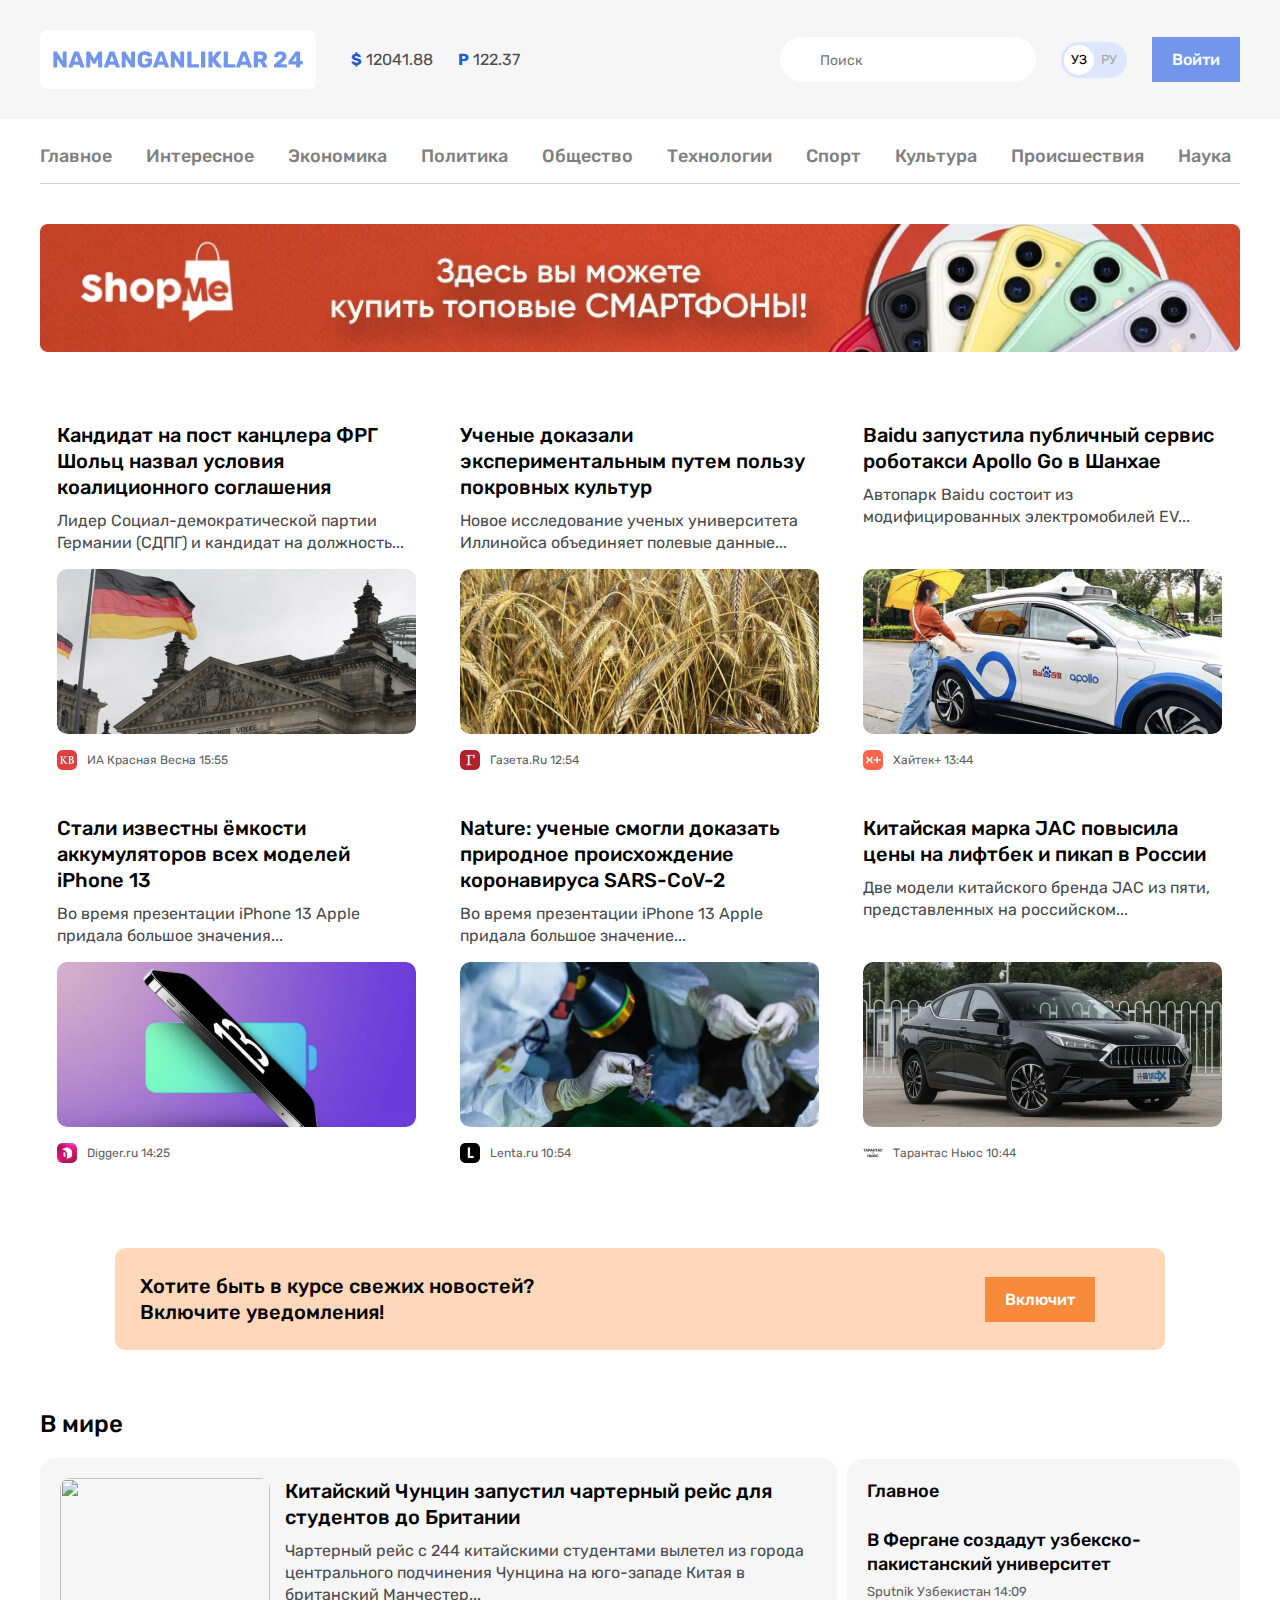
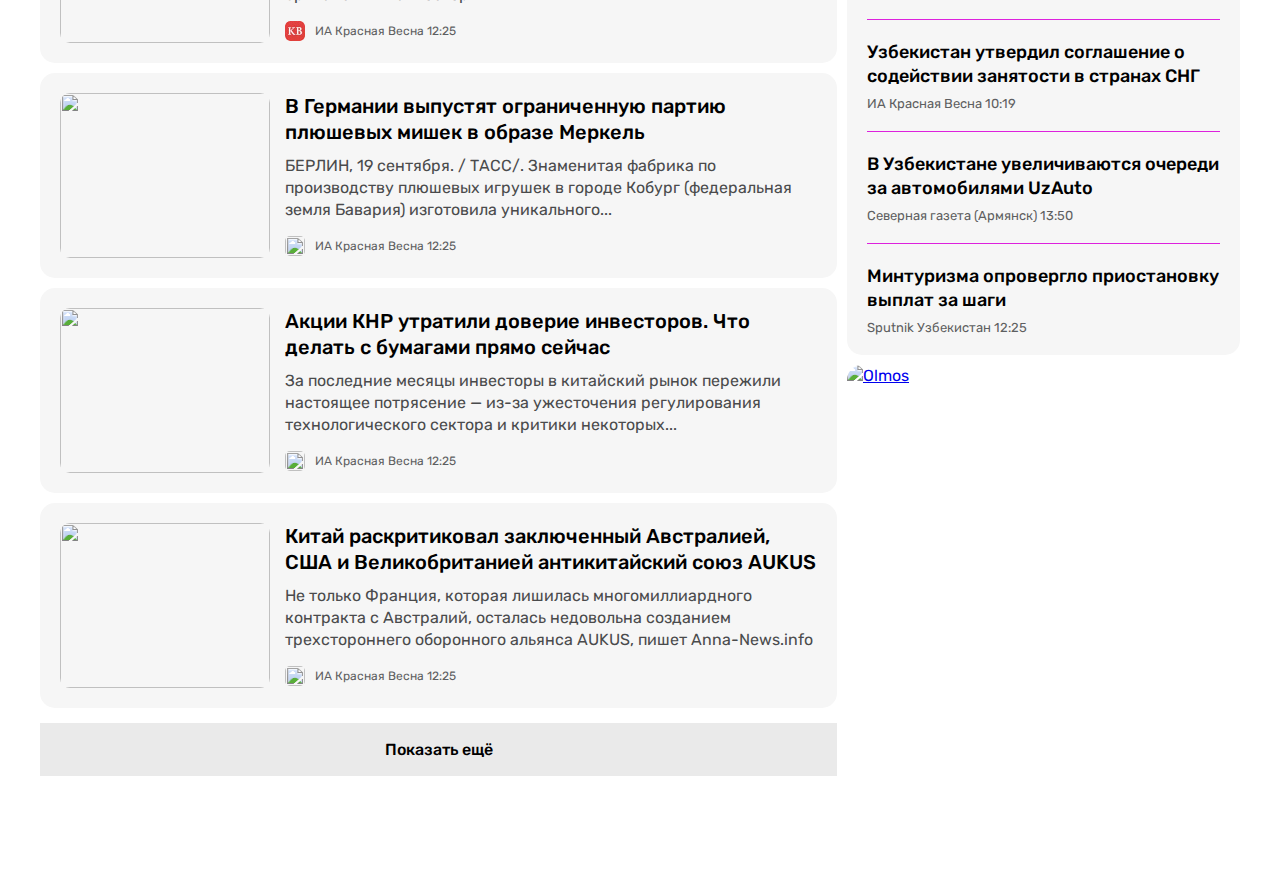
==== index.html @ 2bdf7005 "Add global-news and sidebar" ====
<!DOCTYPE html>
<html lang="ru">
<head>
  <meta charset="UTF-8">
  <meta name="viewport" content="width=device-width, initial-scale=1.0">
  <title>N24</title>

  <!-- GOOGLE FONTS -->
  <link rel="preconnect" href="https://fonts.googleapis.com">
  <link rel="preconnect" href="https://fonts.gstatic.com" crossorigin>
  <link href="https://fonts.googleapis.com/css2?family=Rubik:wght@400;500;700&display=swap" rel="stylesheet">

  <!-- STYLES -->
  <link rel="stylesheet" href="css/normalize.css">
  <link rel="stylesheet" href="css/style.css">
</head>
<body>

  <!-- SITE-HEADER -->
  <header class="site-header">
    <!-- SITE-HEADER-TOP -->
    <div class="site-header-top">
      <div class="site-header-top-container container">

        <!-- SITE-HEADER-LOGO -->
        <a class="site-header-logo" href="index.html">
          <img class="site-header-logo-img" src="img/logo-img.svg" alt="N24 logo" width="264" height="28">
        </a>

        <!-- CURRENCY-RATES -->
        <ul class="currency-rates">
          <li class="currency-rates-item">
            <b class="currency-rates-type">$</b>
            <span class="currency-rates-value">12041.88</span>
          </li>

          <li class="currency-rates-item">
            <b class="currency-rates-type">P</b>
            <span class="currency-rates-value">122.37</span>
          </li>
        </ul>

        <!-- GLOBAL-SEARCH-FORM -->
        <form class="global-search-from" action="https://echo.htmlacademy.ru" method="GET">
          <input class="global-search-from-input" type="search" name="search" placeholder="Поиск" aria-label="Поиск" required>
        </form>


        <!-- LANG-TOGGLE -->
        <div class="lang-toogle">
          <a class="lang-toogle-link lang-toogle-link-active" href="index.html">УЗ</a>
          <a class="lang-toogle-link" href="index.html/ru">РУ</a>
        </div>

        <!-- SITE-HEADER-AUTH -->
        <a class="button button-primary" href="#">Войти</a>
      </div>
    </div>

    <div class="container">
      <!-- SITENAV -->
      <nav class="sitenav">
        <ul class="sitenav-list">
          <li class="sitenav-item"><a class="sitenav-link" href="#">Главное</a></li>
          <li class="sitenav-item"><a class="sitenav-link" href="#">Интересное</a></li>
          <li class="sitenav-item"><a class="sitenav-link" href="#">Экономика</a></li>
          <li class="sitenav-item"><a class="sitenav-link" href="#">Политика</a></li>
          <li class="sitenav-item"><a class="sitenav-link" href="#">Общество</a></li>
          <li class="sitenav-item"><a class="sitenav-link" href="#">Технологии</a></li>
          <li class="sitenav-item"><a class="sitenav-link" href="#">Спорт</a></li>
          <li class="sitenav-item"><a class="sitenav-link" href="#">Культура</a></li>
          <li class="sitenav-item"><a class="sitenav-link" href="#">Происшествия</a></li>
          <li class="sitenav-item"><a class="sitenav-link" href="#">Наука</a></li>
        </ul>
      </nav>

      <!-- SITE-HEADER-BANNER -->
      <aside class="site-header-banner">
        <a class="site-header-banner-link" href="https://olcha.uz" target="_blank">
          <img class="site-header-banner-img" src="img/shopme-banner.jpg" alt="ShopMe banner" width="1200" height="128" srcset="img/shopme-banner.jpg 1x, img/shopme-banner@2x.jpg 2x">
        </a>
      </aside>
    </div>
  </header>


  <!-- MAIN-CONTENT -->
  <main class="main-content">
    <div class="container">
    <!-- <h1>Namanganliklar24 - сайт новостей</h1> -->

    <!-- TOP-NEWS -->
    <section class="top-news">
      <!-- <h2>Топ новости</h2> -->
      <!-- NEWS-GRID -->
      <div class="news-grid">
        <!-- NEWS-GRID-ITEM -->
        <article class="news-grid-item aricle-card">
          <h3 class="article-card-title">
            <a class="article-card-link" href="#">Кандидат на пост канцлера ФРГ Шольц назвал условия коалиционного соглашения</a>
          </h3>
            <p class="article-card-text">Лидер Социал-демократической партии Германии (СДПГ) и кандидат на должность...</p>
            <img class="article-card-img" src="img/germany.jpg" alt="Кандидат на пост канцлера ФРГ Шольц назвал условия коалиционного соглашения" width="360" height="165" srcset="img/germany.jpg 1x, img/germany@2x.jpg 2x">
            <footer class="article-card-footer">
              <img class="article-card-source-icon" src="img/krasnaya-vesna.jpg" alt="" width="20" height="20" srcset="img/krasnaya-vesna.jpg 1x, img/krasnaya-vesna@2x.jpg 2x">
              <div class="article-card-source-time">
                <span class="article-card-source">ИА Красная Весна</span>
                <time datetime="2023-09-27T15:50:00">15:55</time>
              </div>
            </footer>
        </article>

        <!-- NEWS-GRID-ITEM -->
        <article class="news-grid-item aricle-card">
          <h3 class="article-card-title">
            <a class="article-card-link" href="#">Ученые доказали экспериментальным путем пользу покровных культур</a>
          </h3>
            <p class="article-card-text">Новое исследование ученых университета Иллинойса объединяет полевые данные... </p>
            <img class="article-card-img" src="img/wheat.jpg" alt="Ученые доказали экспериментальным путем пользу покровных культур" width="360" height="165" srcset="img/wheat.jpg 1x, img/wheat@2x.jpg 2x">
            <footer class="article-card-footer">
              <img class="article-card-source-icon" src="img/gazeta.ru.jpg" alt="" width="20" height="20" srcset="img/gazeta.ru.jpg 1x, img/gazeta@2x.ru.jpg 2x">
              <div class="article-card-source-time">
                <span class="article-card-source">Газета.Ru</span>
                <time datetime="2023-09-27T12:54:00">12:54</time>
              </div>
            </footer>
        </article>

        <!-- NEWS-GRID-ITEM -->
        <article class="news-grid-item aricle-card">
          <h3 class="article-card-title">
            <a class="article-card-link" href="#">Baidu запустила публичный сервис роботакси Apollo Go в Шанхае</a>
          </h3>
            <p class="article-card-text">Автопарк Baidu состоит из модифицированных электромобилей EV... </p>
            <img class="article-card-img" src="img/baidu.jpg" alt="Baidu запустила публичный сервис роботакси Apollo Go в Шанхае" width="360" height="165" srcset="img/baidu.jpg 1x, img/baidu@2x.jpg 2x">
            <footer class="article-card-footer">
              <img class="article-card-source-icon" src="img/hitech.jpg" alt="" width="20" height="20" srcset="img/hitech.jpg 1x, img/hitech@2x.jpg 2x">
              <div class="article-card-source-time">
                <span class="article-card-source">Хайтек+</span>
                <time datetime="2023-09-27T13:44:00">13:44</time>
              </div>
            </footer>
        </article>

        <!-- NEWS-GRID-ITEM -->
        <article class="news-grid-item aricle-card">
          <h3 class="article-card-title">
            <a class="article-card-link" href="#">Стали известны ёмкости аккумуляторов всех моделей iPhone 13</a>
          </h3>
            <p class="article-card-text">Во время презентации iPhone 13 Apple придала большое значения...</p>
            <img class="article-card-img" src="img/iphone-13.jpg" alt="Стали известны ёмкости аккумуляторов всех моделей iPhone 13" width="360" height="165" srcset="img/iphone-13.jpg 1x, img/iphone-13@2x.jpg 2x">
            <footer class="article-card-footer">
              <img class="article-card-source-icon" src="img/digger-logo.jpg" alt="" width="20" height="20" srcset="img/digger-logo.jpg 1x, img/digger-logo@2x.jpg 2x">
              <div class="article-card-source-time">
                <span class="article-card-source">Digger.ru</span>
                <time datetime="2023-09-27T14:25:00">14:25</time>
              </div>
            </footer>
        </article>

        <!-- NEWS-GRID-ITEM -->
        <article class="news-grid-item aricle-card">
          <h3 class="article-card-title">
            <a class="article-card-link" href="#">Nature: ученые смогли доказать природное происхождение коронавируса SARS-CoV-2</a>
          </h3>
            <p class="article-card-text">Во время презентации iPhone 13 Apple придала большое значение...</p>
            <img class="article-card-img" src="img/sars-cov-2.jpg" alt="Nature: ученые смогли доказать природное происхождение коронавируса SARS-CoV-2" width="360" height="165" srcset="img/sars-cov-2.jpg 1x, img/sars-cov-2@2x.jpg 2x">
            <footer class="article-card-footer">
              <img class="article-card-source-icon" src="img/lenta.jpg" alt="" width="20" height="20" srcset="img/lenta.jpg 1x, img/lenta@2x.jpg 2x">
              <div class="article-card-source-time">
                <span class="article-card-source">Lenta.ru</span>
                <time datetime="2023-09-27T10:54:00">10:54</time>
              </div>
            </footer>
        </article>

        <!-- NEWS-GRID-ITEM -->
        <article class="news-grid-item aricle-card">
          <h3 class="article-card-title">
            <a class="article-card-link" href="#">Китайская марка JAC повысила цены на лифтбек и пикап в России</a>
          </h3>
            <p class="article-card-text">Две модели китайского бренда JAC из пяти, представленных на российском...</p>
            <img class="article-card-img" src="img/jac.jpg" alt="Китайская марка JAC повысила цены на лифтбек и пикап в России" width="360" height="165" srcset="img/jac.jpg 1x, img/jac@2x.jpg 2x">
            <footer class="article-card-footer">
              <img class="article-card-source-icon" src="img/tarantas.png" alt="" width="20" height="20" srcset="img/tarantas.png 1x, img/tarantas@2x.png 2x">
              <div class="article-card-source-time">
                <span class="article-card-source">Тарантас Ньюс</span>
                <time datetime="2023-09-27T10:44:00">10:44</time>
              </div>
            </footer>
        </article>
      </div>
    </section>


    <!-- NOTIFICATION-CTA -->
    <section class="notification-cta">
      <div class="notification-cta-text">Хотите быть в курсе свежих новостей?
        <br>Включите уведомления!
      </div>
      <button class="button button-orange" type="button">Включит</button>
    </section>

    <div class="layout-2-1">
    <div class="layout-2-1-main">
      <section class="global-news">
      <h2 class="global-news-heading">В мире</h2>

      <!-- NEWS-LIST -->
      <div class="news-list">
        <div class="news-list-item article-card-horizontal">
          <img class="article-card-horizontal-img" src="https://via.placeholder.com/210x165" alt="" width="210" height="165">
          <div class="article-card-horizontal-content">
            <h3 class="article-card-horizontal-title">
              <a class="article-card-horizontal-link" href="#">Китайский Чунцин запустил чартерный рейс для студентов до Британии</a>
            </h3>
            <p class="article-card-horizontal-text">Чартерный рейс с 244 китайскими студентами вылетел из города центрального подчинения Чунцина на юго-западе Китая в британский Манчестер...</p>
            <footer class="article-card-horizontal-footer">
              <img class="article-card-horizontal-source-icon" src="img/krasnaya-vesna.jpg" alt="" width="20" height="20" srcset="img/krasnaya-vesna.jpg 1x, img/krasnaya-vesna@2x.jpg 2x">
              <div class="article-card-horizontal-source-time">
                <span class="article-card-horizontal-source">ИА Красная Весна</span>
                <time datetime="2023-09-27T12:25:00">12:25</time>
              </div>
            </footer>
          </div>
        </div>

        <div class="news-list-item article-card-horizontal">
          <img class="article-card-horizontal-img" src="https://via.placeholder.com/210x165" alt="" width="210" height="165">
          <div class="article-card-horizontal-content">
            <h3 class="article-card-horizontal-title">
              <a class="article-card-horizontal-link" href="#">В Германии выпустят ограниченную партию плюшевых мишек в образе Меркель</a>
            </h3>
            <p class="article-card-horizontal-text">БЕРЛИН, 19 сентября. / ТАСС/. Знаменитая фабрика по производству плюшевых игрушек в городе Кобург (федеральная земля Бавария) изготовила уникального...</p>
            <footer class="article-card-horizontal-footer">
              <img class="article-card-horizontal-source-icon" src="https://via.placeholder.com/20" alt="" width="20" height="20" srcset="">
              <div class="article-card-horizontal-source-time">
                <span class="article-card-horizontal-source">ИА Красная Весна</span>
                <time datetime="2023-09-27T12:25:00">12:25</time>
              </div>
            </footer>
          </div>
        </div>

        <div class="news-list-item article-card-horizontal">
          <img class="article-card-horizontal-img" src="https://via.placeholder.com/210x165" alt="" width="210" height="165">
          <div class="article-card-horizontal-content">
            <h3 class="article-card-horizontal-title">
              <a class="article-card-horizontal-link" href="#">Акции КНР утратили доверие инвесторов. Что делать с бумагами прямо сейчас</a>
            </h3>
            <p class="article-card-horizontal-text">За последние месяцы инвесторы в китайский рынок пережили настоящее потрясение — из-за ужесточения регулирования технологического сектора и критики некоторых...</p>
            <footer class="article-card-horizontal-footer">
              <img class="article-card-horizontal-source-icon" src="https://via.placeholder.com/20" alt="" width="20" height="20" srcset="">
              <div class="article-card-horizontal-source-time">
                <span class="article-card-horizontal-source">ИА Красная Весна</span>
                <time datetime="2023-09-27T12:25:00">12:25</time>
              </div>
            </footer>
          </div>
        </div>

        <div class="news-list-item article-card-horizontal">
          <img class="article-card-horizontal-img" src="https://via.placeholder.com/210x165" alt="" width="210" height="165">
          <div class="article-card-horizontal-content">
            <h3 class="article-card-horizontal-title">
              <a class="article-card-horizontal-link" href="#">Китай раскритиковал заключенный Австралией, США и Великобританией антикитайский союз AUKUS</a>
            </h3>
            <p class="article-card-horizontal-text">Не только Франция, которая лишилась многомиллиардного контракта с Австралий, осталась недовольна созданием трехстороннего оборонного альянса AUKUS, пишет Anna-News.info</p>
            <footer class="article-card-horizontal-footer">
              <img class="article-card-horizontal-source-icon" src="https://via.placeholder.com/20" alt="" width="20" height="20" srcset="">
              <div class="article-card-horizontal-source-time">
                <span class="article-card-horizontal-source">ИА Красная Весна</span>
                <time datetime="2023-09-27T12:25:00">12:25</time>
              </div>
            </footer>
          </div>
        </div>
      </div>

      <button class="news-list-more-button button button-block" type="button">Показать ещё</button>
      </section>
    </div>


    <div class="layout-2-1-sidebar">
      <section class="layout-2-1-sidebar-item sidebar-news-card">
        <h2 class="sidebar-news-card-heading">Главное</h2>
        <ul class="sidebar-news-card-list">
          <li class="sidebar-news-card-item">
            <h3 class="sidebar-news-card-title">
              <a class="sidebar-news-card-link" href="#">В Фергане создадут узбекско-пакистанский университет</a>
            </h3>
            <div class="sidebar-news-card-source-time">
              <span class="sidebar-news-card-source">Sputnik Узбекистан</span>
              <time datetime="2023-09-27T12:25:00">14:09</time>
            </div>
          </li>

          <li class="sidebar-news-card-item">
            <h3 class="sidebar-news-card-title">
              <a class="sidebar-news-card-link" href="#">Узбекистан утвердил соглашение о содействии занятости в странах СНГ</a>
            </h3>
            <div class="sidebar-news-card-source-time">
              <span class="sidebar-news-card-source">ИА Красная Весна</span>
              <time datetime="2023-09-27T12:25:00">10:19</time>
            </div>
          </li>

          <li class="sidebar-news-card-item">
            <h3 class="sidebar-news-card-title">
              <a class="sidebar-news-card-link" href="#">В Узбекистане увеличиваются очереди за автомобилями UzAuto</a>
            </h3>
            <div class="sidebar-news-card-source-time">
              <span class="sidebar-news-card-source">Северная газета (Армянск)</span>
              <time datetime="2023-09-27T12:25:00">13:50</time>
            </div>
          </li>

          <li class="sidebar-news-card-item">
            <h3 class="sidebar-news-card-title">
              <a class="sidebar-news-card-link" href="#">Минтуризма опровергло приостановку выплат за шаги</a>
            </h3>
            <div class="sidebar-news-card-source-time">
              <span class="sidebar-news-card-source">Sputnik Узбекистан</span>
              <time datetime="2023-09-27T12:25:00">12:25</time>
            </div>
          </li>
        </ul>
      </section>

      <aside class="layout-2-1-sidebar-item sidebar-ad">
        <a class="sidebar-ad-link" href="#" target="_blank">
          <img class="sidebar-ad-img" src="https://via.placeholder.com/393/338" alt="Olmos" width="393" height="338">
        </a>
      </aside>
    </div>
    </div>
  </div>
</main>


</body>
</html>
---- css/style.css ----
* {
  box-sizing: border-box;
}

html {
  height: 100%;
  scroll-behavior: auto;
}

body {
  display: flex;
  flex-direction: column;
  height: 100%;
  padding: 0;
  margin: 0;
  font-family: "Rubik", "Arial", sans-serif;
  font-size: 16px;
  line-height: 22px;
  background-color: #fff;
  color: #4a4b4c;
}

img {
  max-width: 100%;
  height: auto;
}


/* OUTLINE STYLES */
*:focus {
  outline: 2px dashed #7296ec;
  outline-offset: 3px;

}


/* BUTTON */
.button {
  display: inline-block;
  border: 0;
  padding: 13px 20px;
  text-align: center;
  font-weight: 500;
  font-size: 16px;
  line-height: normal;
  background-color: #7296ec;
  text-decoration: none;
  cursor: pointer;
}

.button:hover {
  opacity: 0.8;
}

.button:active {
  opacity: 0.6;
}

.button-block {
  display: block;
  width: 100%;
}

.button-primary {
  background-color: #7296ec;
  color: #fff;
}

.button-orange {
  background-color: #f78b3b;
  color: #fff;
}


/* CONTAINER */
.container {
  width: 100%;
  max-width: 1240px;
  padding-left: 20px;
  padding-right: 20px;
  margin-left: auto;
  margin-right: auto;
}


/* SITE-HEADER */
/* SITE-HEADER-TOP */
.site-header-top {
  padding-top: 30px;
  padding-bottom: 30px;
  margin-bottom: 10px;
  background-color: #f6f6f6;
}

.site-header-top-container {
  display: flex;
  align-items: center;
}


/* LOGO */
.site-header-logo {
  padding: 8px 6px;
  border-radius: 7px;
  display: flex;
  margin-right: 35px;
  background-color: #fff;
}

.site-header-logo:hover {
  opacity: 0.8;
}

.site-header-logo:active {
  opacity: 0.6;
}



/* CURRENCY-RATES */
.currency-rates {
  display: flex;
  align-items: center;
  padding: 0;
  margin: 0;
  margin-right: auto;
  list-style: none;
}

.currency-rates-item:not(:last-child) {
  margin-right: 25px;
}

.currency-rates-type {
  color: #2959ce;
}


/* GLOBAL-SEARCH-FROM */
.global-search-from {
  margin-right: 25px;
}

.global-search-from-input {
  padding-left: 40px;
  padding-right: 20px;
  padding-top: 15px;
  padding-bottom: 13px;
  border: 0;
  border-radius: 60px;
  font-size: 14px;
  line-height: normal;
}


/* LANGUAGE */
.lang-toogle {
  display: flex;
  padding: 3px;
  margin-right: 25px;
  border-radius: 39px;
  font-size: 13px;
  background-color: #dcE6ff;
}

.lang-toogle-link {
  width: 30px;
  height: 30px;
  font-size: 13px;
  line-height: 30px;
  color: #a6a6a6;
  border-radius: 50%;
  text-decoration: none;
  text-align: center;
}

.lang-toogle-link-active {
  background-color: #fff;
  color: #000;
}


/* SITENAV */
.sitenav {
  padding-top: 12px;
  padding-bottom: 12px;
  border-bottom: 1px solid #d1d1d1;
  margin-bottom: 40px;
  font-size: 18px;
  font-weight: 500;
  line-height: normal;
}

.sitenav-list {
  display: flex;
  flex-wrap: wrap;
  align-items: center;
  padding: 0;
  margin: 0;
  list-style: none;
}

.sitenav-item {
  margin-top: 4px;
  margin-bottom: 4px;
}

.sitenav-item:not(:last-child) {
  margin-right: 34px;
}

.sitenav-link {
  display: block;
  text-decoration: none;
  color: #7f7f7f;
}

.sitenav-link:hover {
  color: #7296ec;
}

.sitenav-link:active {
  opacity: 0.6;
}


/* SITE-HEADER-BANNER */
.site-header-banner-link {
  display: flex;
}


/* MAIN-CONTENT */
.main-content {
  flex-grow: 1;
  padding-top: 50px;
  padding-bottom: 100px;
}


/* NEWS-GRID */
.news-grid {
  display: flex;
  flex-wrap: wrap;
  margin-left: -10px;
}

.news-grid-item {
  width: 393px;
  margin-left: 10px;
  margin-bottom: 10px;
}

.aricle-card {
  display: flex;
  flex-direction: column;
  background-color: f6f6f6;
  border-radius: 15px;
  padding: 20px 17px 15px;
}

.article-card-title {
  margin-top: 0;
  margin-bottom: 10px;
  font-size: 20px;
  line-height: 26px;
  font-weight: 500;
}

.article-card-link {
  display: inline-block;
  color: #000;
  text-decoration: none;
}

.article-card-link:hover {
  color: #7296ec;
}

.article-card-link:active {
  opacity: 0.6;
}

.article-card-text {
  margin-top: 0;
  margin-bottom: 15px;
}

.article-card-img {
  display: block;
  width: 365px;
  height: 165px;
  margin-top: auto;
  margin-bottom: 16px;
  border-radius: 10px;
  object-fit: cover;
}

.article-card-footer {
  display: flex;
  align-items: center;
}

.article-card-source-icon {
  width: 20px;
  height: 20px;
  margin-right: 10px;
  border-radius: 5px;
}

.article-card-source-time {
  font-size: 12px;
  line-height: normal;
  color: #5e5f61;
}


/* NOTIFICATION-CTA */
.notification-cta {
  display: flex;
  align-items: center;
  justify-content: space-between;
  padding: 25px 70px 25px 25px;
  margin: 60px 75px;
  border-radius: 10px;
  background-color: #ffd7ba;
}

.notification-cta-text {
  font-size: 20px;
  font-weight: 500;
  line-height: 26px;
  color: #000;
}


/* GLOBAL-NEWS */
.global-news-heading {
  font-size: 24px;
  margin-top: 0;
  margin-bottom: 20px;
  font-weight: 500;
  line-height: normal;
  color: #000;
}

.news-list {
  display: flex;
  flex-direction: column;
  margin-bottom: 15px;
}

.news-list-item:not(:last-child) {
  margin-bottom: 10px;
}


/* ARTICLE-CARD-HORIZONTAL */
.article-card-horizontal {
  display: flex;
  align-items: flex-start;
  padding: 20px;
  border-radius: 15px;
  background-color: #f6f6f6;
}

.article-card-horizontal-img {
  width: 210px;
  height: 165px;
  margin-right: 15px;
  border-radius: 10px;
  object-fit: cover;
}

.article-card-horizontal-content {
  flex-grow: 1;
}

.article-card-horizontal-title {
  margin-top: 0;
  margin-bottom: 10px;
  font-size: 20px;
  line-height: 26px;
  font-weight: 500;
}

.article-card-horizontal-link {
  display: inline-block;
  color: #000;
  text-decoration: none;
}

.article-card-horizontal-link:hover {
  color: #7296ec;
}

.article-card-horizontal-link:active {
  opacity: 0.6;
}

.article-card-horizontal-text {
  margin-top: 0;
  margin-bottom: 15px;
  font-size: 16px;
  line-height: 22px;
}

.article-card-horizontal-footer {
  display: flex;
  align-items: center;
}

.article-card-horizontal-source-icon {
  width: 20px;
  height: 20px;
  margin-right: 10px;
  object-fit: cover;
  border-radius: 5px;
}

.article-card-horizontal-source-time {
  font-size: 12px;
  line-height: normal;
  color: #5e5f61;
}

.news-list-more-button {
  padding: 17px;
  background-color: #eaeaea;
}


/* LAYOUT */
.layout-2-1 {
  display: flex;
  align-items: flex-start;
}

.layout-2-1-main {
  width: 797px;
  margin-right: 10px;
}

.layout-2-1-sidebar {
  margin-top: 49px;
  width: 393px;
}

.layout-2-1-sidebar-item:not(:last-child) {
  margin-bottom: 10px;
}


/* SIDEBAR-NEWS-CARD */
.sidebar-news-card {
  padding: 20px;
  border-radius: 15px;
  background-color: #f6f6f6;
  color: #000;
}

.sidebar-news-card-heading {
  margin-top: 0;
  margin-bottom: 25px;
  font-size: 18px;
  line-height: 24px;
  font-weight: 500;
}

.sidebar-news-card-list {
  padding: 0;
  margin: 0;
  list-style: none;
}

.sidebar-news-card-item {
  padding-top: 20px;
  padding-bottom: 20px;
}

.sidebar-news-card-item:first-child {
  padding-top: 0;
}

.sidebar-news-card-item:last-child {
  padding-bottom: 0;
}

.sidebar-news-card-item:not(:last-child) {
  border-bottom: 1px solid #d2d;
}

.sidebar-news-card-title {
  margin-top: 0;
  margin-bottom: 8px;
  font-size: 18px;
  font-weight: 500;
  line-height: 24px;
}

.sidebar-news-card-link {
  display: inline-block;
  color: #000;
  text-decoration: none;
}

.sidebar-news-card-link:hover {
  color: #7296ec;
}

.sidebar-news-card-link:active {
  opacity: 0.6;
}

.sidebar-news-card-source-time {
  font-size: 13px;
  line-height: normal;
  color: #5e5f61;
}


/* SIDEBAR-AD */
.sidebar-ad-link {
  display: flex;
}

.sidebar-ad-img {
  width: 393px;
  height: 338px;
  object-fit: cover;
  border-radius: 15px;
}
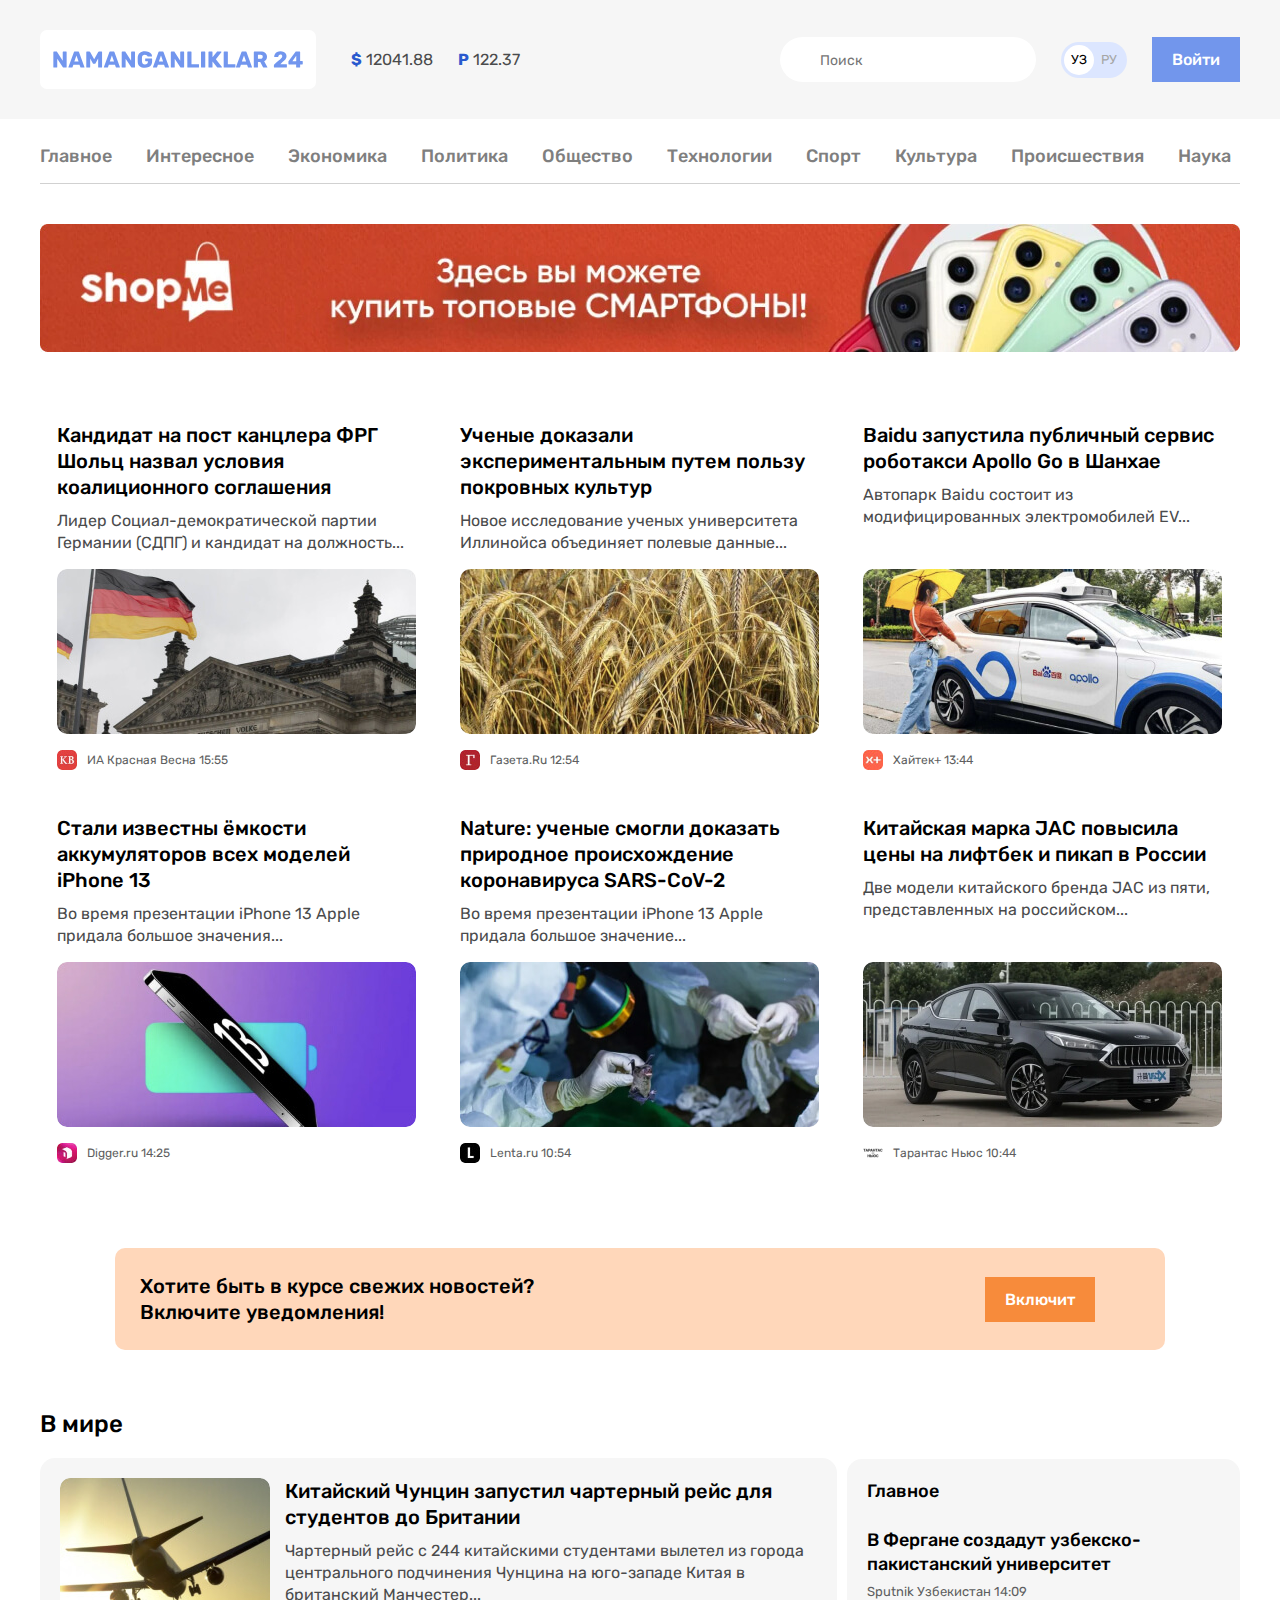
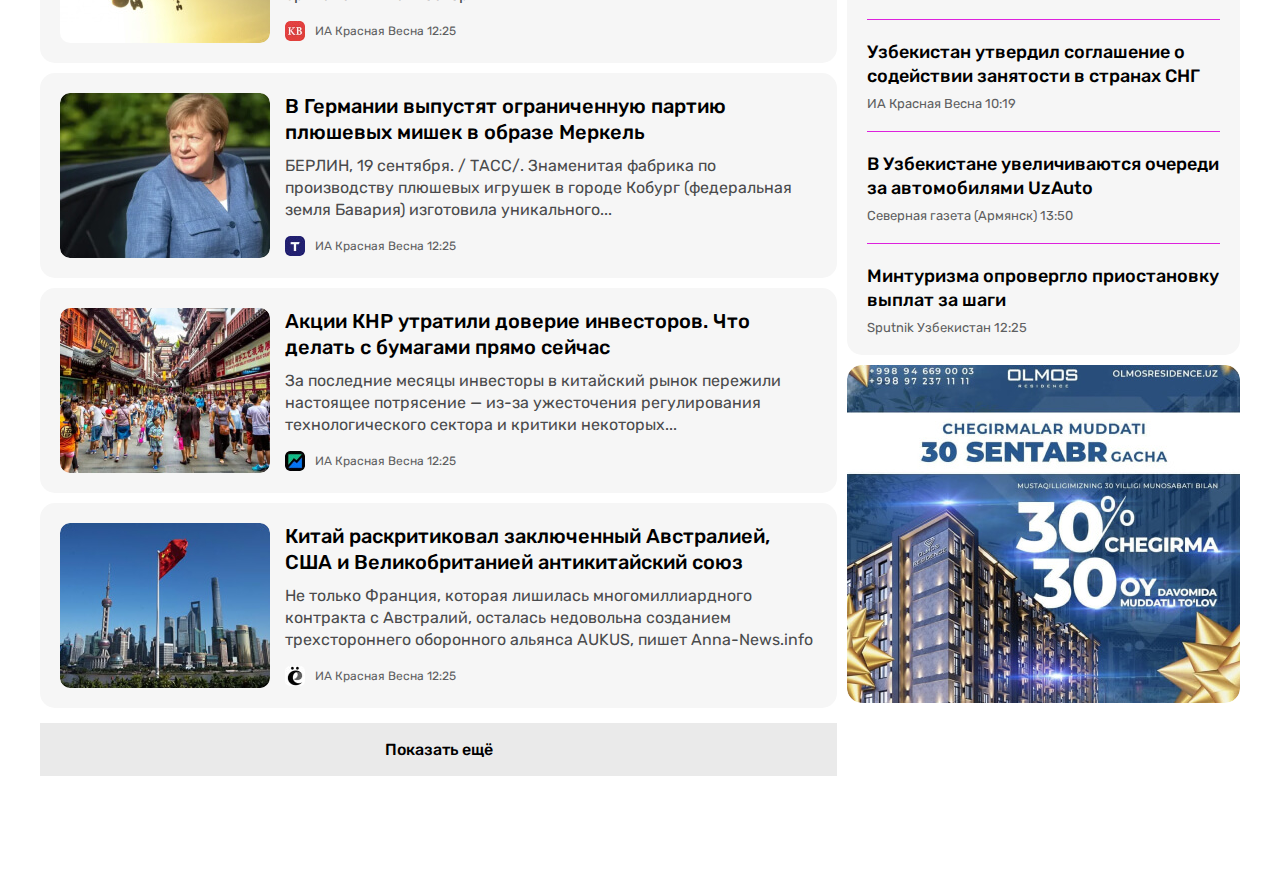
==== commit 587d62ad: "Add img to news-list" ====
--- a/index.html
+++ b/index.html
@@ -209,7 +209,7 @@
       <!-- NEWS-LIST -->
       <div class="news-list">
         <div class="news-list-item article-card-horizontal">
-          <img class="article-card-horizontal-img" src="https://via.placeholder.com/210x165" alt="" width="210" height="165">
+          <img class="article-card-horizontal-img" src="img/plane.jpg" alt="" width="210" height="165" srcset="img/plane.jpg 1x, img/plane@2x.jpg 2x">
           <div class="article-card-horizontal-content">
             <h3 class="article-card-horizontal-title">
               <a class="article-card-horizontal-link" href="#">Китайский Чунцин запустил чартерный рейс для студентов до Британии</a>
@@ -226,14 +226,14 @@
         </div>
 
         <div class="news-list-item article-card-horizontal">
-          <img class="article-card-horizontal-img" src="https://via.placeholder.com/210x165" alt="" width="210" height="165">
+          <img class="article-card-horizontal-img" src="img/merkel.jpg" alt="" width="210" height="165" srcset="img/merkel.jpg 1x, img/merkel@2x.jpg 2x">
           <div class="article-card-horizontal-content">
             <h3 class="article-card-horizontal-title">
               <a class="article-card-horizontal-link" href="#">В Германии выпустят ограниченную партию плюшевых мишек в образе Меркель</a>
             </h3>
             <p class="article-card-horizontal-text">БЕРЛИН, 19 сентября. / ТАСС/. Знаменитая фабрика по производству плюшевых игрушек в городе Кобург (федеральная земля Бавария) изготовила уникального...</p>
             <footer class="article-card-horizontal-footer">
-              <img class="article-card-horizontal-source-icon" src="https://via.placeholder.com/20" alt="" width="20" height="20" srcset="">
+              <img class="article-card-horizontal-source-icon" src="img/T.jpg" alt="" width="20" height="20" srcset="img/T.jpg 1x, img/T@2x.jpg 2x">
               <div class="article-card-horizontal-source-time">
                 <span class="article-card-horizontal-source">ИА Красная Весна</span>
                 <time datetime="2023-09-27T12:25:00">12:25</time>
@@ -243,14 +243,14 @@
         </div>
 
         <div class="news-list-item article-card-horizontal">
-          <img class="article-card-horizontal-img" src="https://via.placeholder.com/210x165" alt="" width="210" height="165">
+          <img class="article-card-horizontal-img" src="img/city.jpg" alt="" width="210" height="165" srcset="img/city.jpg 1x, img/city@2x.jpg 2x">
           <div class="article-card-horizontal-content">
             <h3 class="article-card-horizontal-title">
               <a class="article-card-horizontal-link" href="#">Акции КНР утратили доверие инвесторов. Что делать с бумагами прямо сейчас</a>
             </h3>
             <p class="article-card-horizontal-text">За последние месяцы инвесторы в китайский рынок пережили настоящее потрясение — из-за ужесточения регулирования технологического сектора и критики некоторых...</p>
             <footer class="article-card-horizontal-footer">
-              <img class="article-card-horizontal-source-icon" src="https://via.placeholder.com/20" alt="" width="20" height="20" srcset="">
+              <img class="article-card-horizontal-source-icon" src="img/thunder.jpg" alt="" width="20" height="20" srcset="img/thunder.jpg 1x, img/thunder@2x.jpg 2x">
               <div class="article-card-horizontal-source-time">
                 <span class="article-card-horizontal-source">ИА Красная Весна</span>
                 <time datetime="2023-09-27T12:25:00">12:25</time>
@@ -260,14 +260,14 @@
         </div>
 
         <div class="news-list-item article-card-horizontal">
-          <img class="article-card-horizontal-img" src="https://via.placeholder.com/210x165" alt="" width="210" height="165">
+          <img class="article-card-horizontal-img" src="img/skyline.jpg" alt="" width="210" height="165" srcset="img/skyline.jpg 1x, img/skyline@2x.jpg 2x">
           <div class="article-card-horizontal-content">
             <h3 class="article-card-horizontal-title">
-              <a class="article-card-horizontal-link" href="#">Китай раскритиковал заключенный Австралией, США и Великобританией антикитайский союз AUKUS</a>
+              <a class="article-card-horizontal-link" href="#">Китай раскритиковал заключенный Австралией, США и Великобританией антикитайский союз</a>
             </h3>
             <p class="article-card-horizontal-text">Не только Франция, которая лишилась многомиллиардного контракта с Австралий, осталась недовольна созданием трехстороннего оборонного альянса AUKUS, пишет Anna-News.info</p>
             <footer class="article-card-horizontal-footer">
-              <img class="article-card-horizontal-source-icon" src="https://via.placeholder.com/20" alt="" width="20" height="20" srcset="">
+              <img class="article-card-horizontal-source-icon" src="img/e.jpg" alt="" width="20" height="20" srcset="img/e.jpg 1x, img/e@2x.jpg 2x">
               <div class="article-card-horizontal-source-time">
                 <span class="article-card-horizontal-source">ИА Красная Весна</span>
                 <time datetime="2023-09-27T12:25:00">12:25</time>
@@ -329,8 +329,8 @@
       </section>
 
       <aside class="layout-2-1-sidebar-item sidebar-ad">
-        <a class="sidebar-ad-link" href="#" target="_blank">
-          <img class="sidebar-ad-img" src="https://via.placeholder.com/393/338" alt="Olmos" width="393" height="338">
+        <a class="sidebar-ad-link" href="https://kun.uz" target="_blank">
+          <img class="sidebar-ad-img" src="img/advertisement.jpg" alt="Olmos" width="393" height="338" srcset="img/advertisement.jpg 1x, img/advertisement@2x.jpg 2x">
         </a>
       </aside>
     </div>
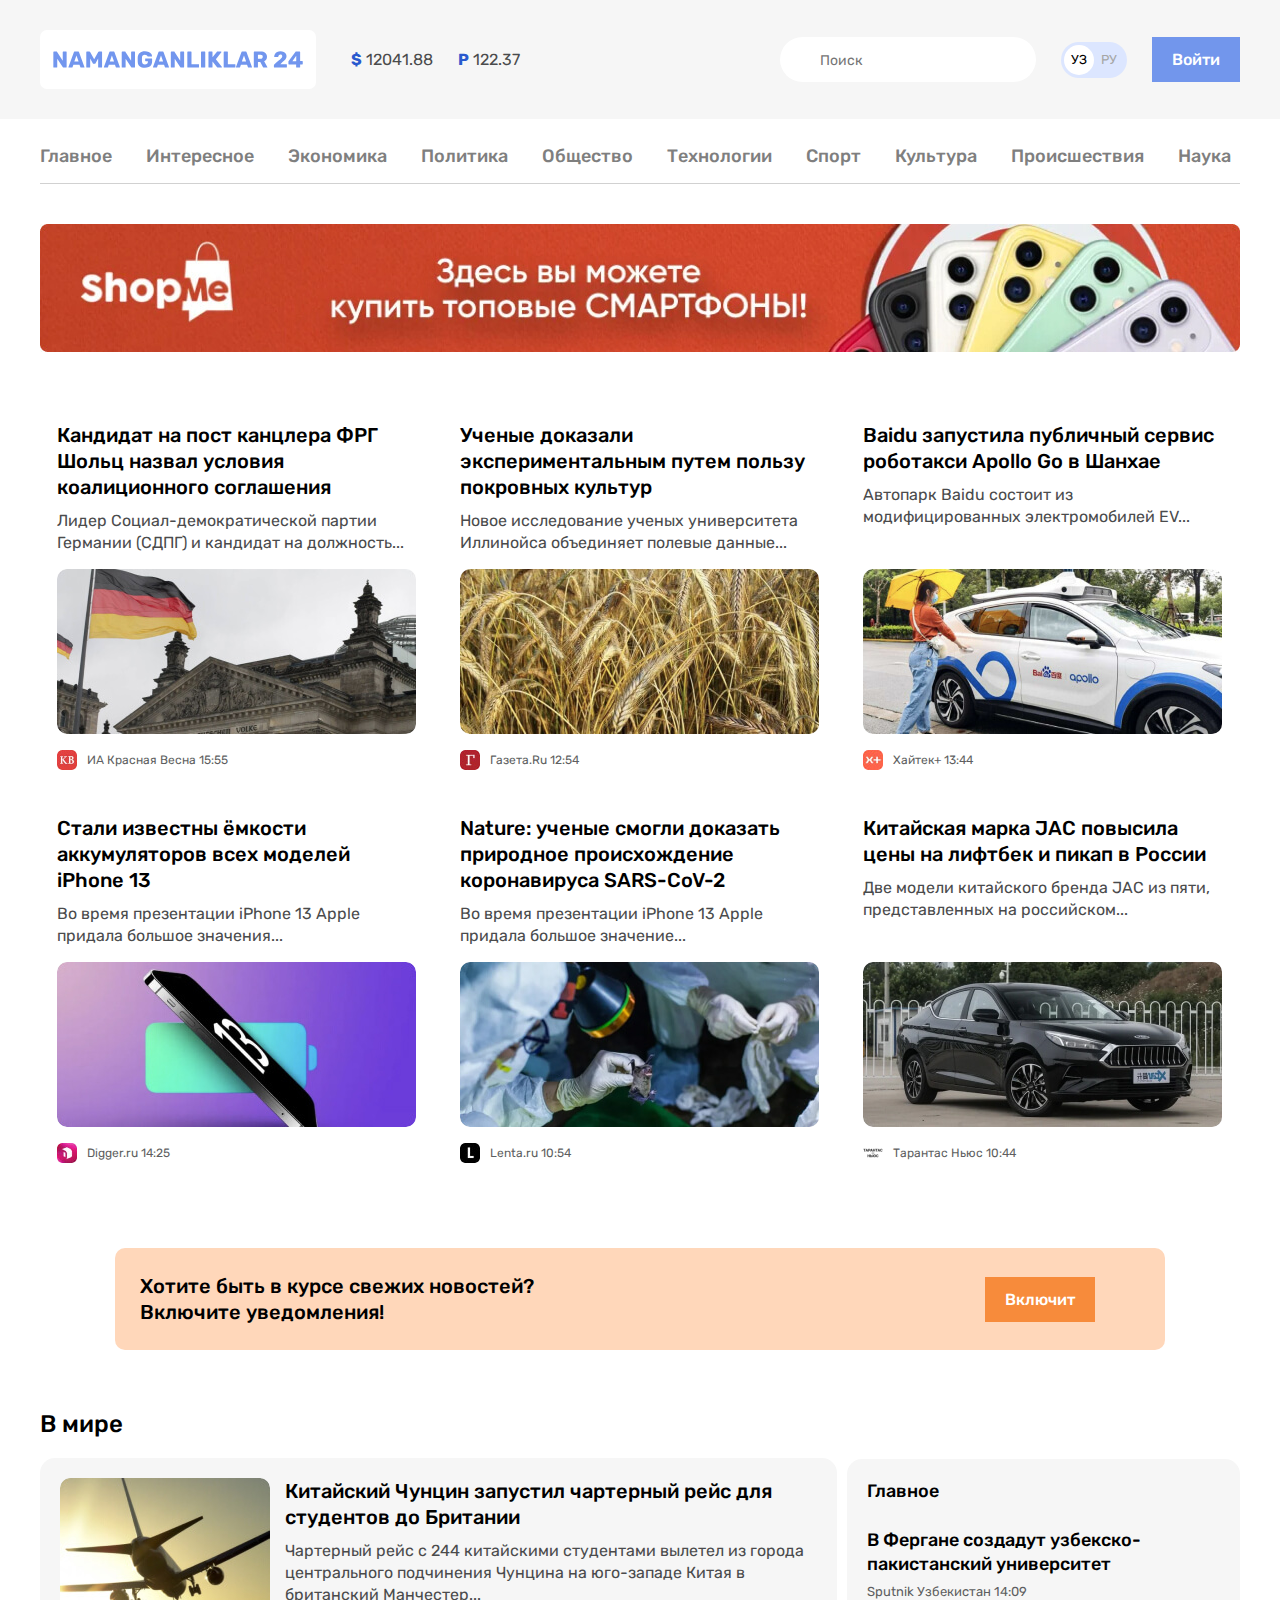
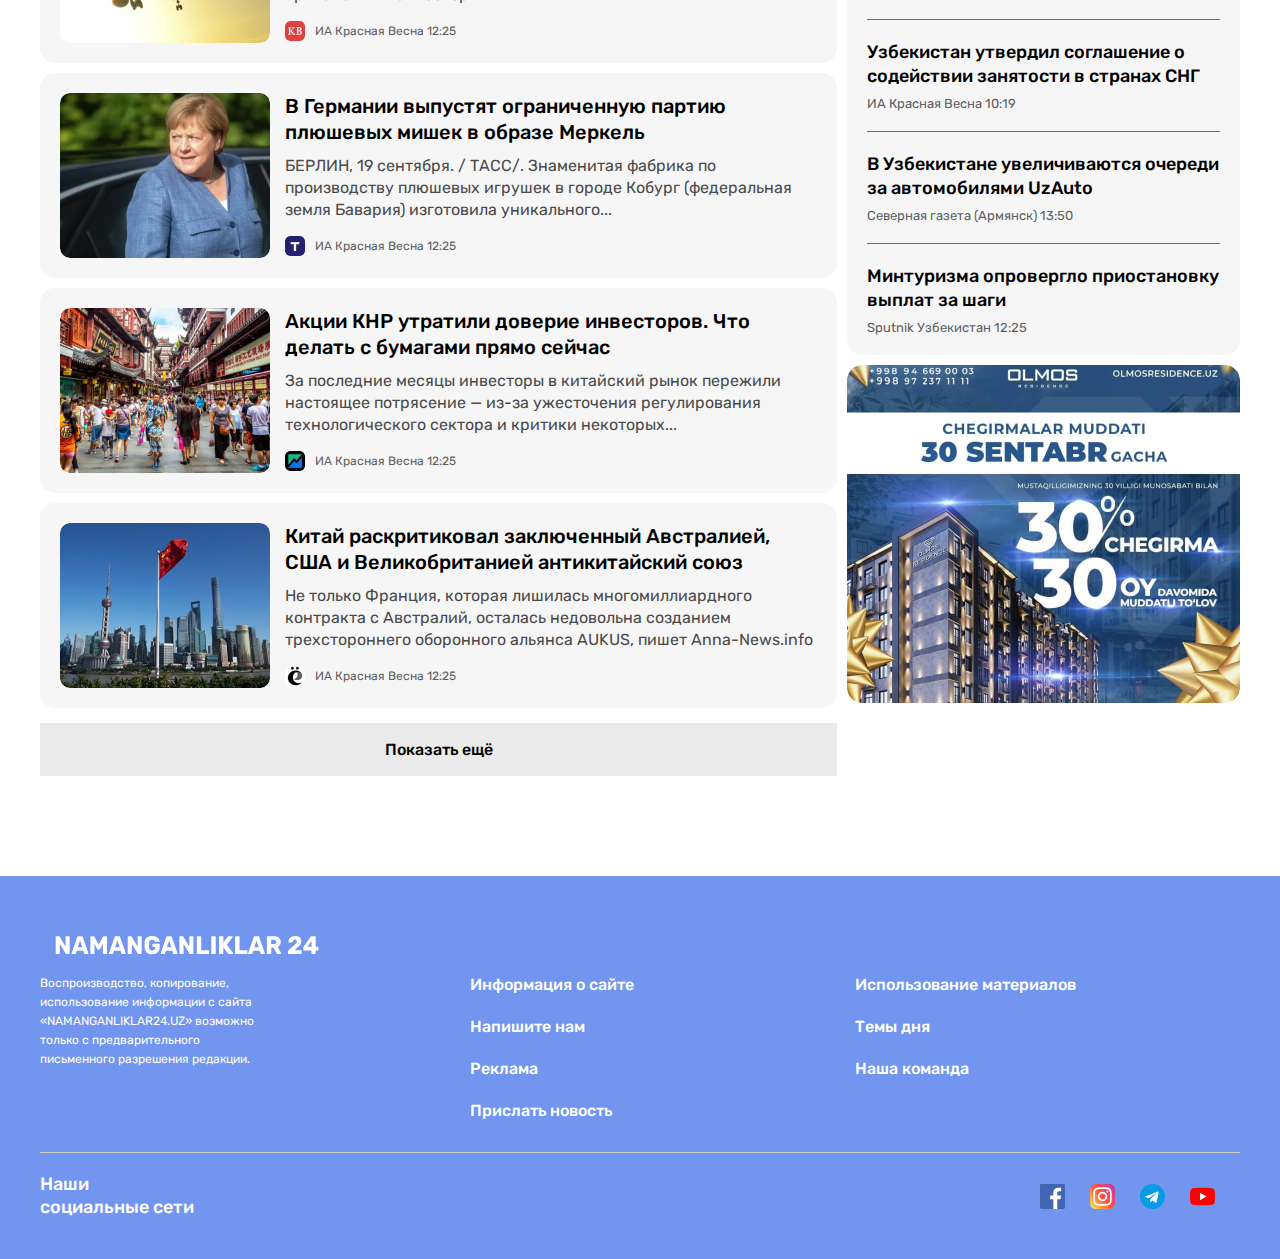
==== commit 262df148: "Add site-footer" ====
--- a/index.html
+++ b/index.html
@@ -283,6 +283,7 @@
 
 
     <div class="layout-2-1-sidebar">
+      <!-- SIDEBAR-NEWS-CARD -->
       <section class="layout-2-1-sidebar-item sidebar-news-card">
         <h2 class="sidebar-news-card-heading">Главное</h2>
         <ul class="sidebar-news-card-list">
@@ -328,6 +329,7 @@
         </ul>
       </section>
 
+      <!-- SIDEBAR-AD -->
       <aside class="layout-2-1-sidebar-item sidebar-ad">
         <a class="sidebar-ad-link" href="https://kun.uz" target="_blank">
           <img class="sidebar-ad-img" src="img/advertisement.jpg" alt="Olmos" width="393" height="338" srcset="img/advertisement.jpg 1x, img/advertisement@2x.jpg 2x">
@@ -335,9 +337,95 @@
       </aside>
     </div>
     </div>
+
   </div>
 </main>
 
+<!-- SITE-FOOTER -->
+<footer class="site-footer">
+  <div class="container">
+    <div class="site-footer-logo-wrapper">
+      <a class="site-footer-logo" href="index.html">
+        <img class="site-footer-logo-img" src="img/logo-white.svg" alt="N24 logo" width="264" height="28">
+      </a>
+    </div>
+
+    <div class="site-footer-about-links">
+      <div class="site-footer-about">Воспроизводство, копирование, использование информации с сайта «NAMANGANLIKLAR24.UZ» возможно только с предварительного письменного разрешения редакции.
+      </div>
+
+      <div class="site-footer-links-wrapper">
+        <ul class="site-footer-links">
+          <li class="site-footer-links-item">
+            <a class="site-footer-link" href="#">Информация о сайте</a>
+          </li>
+
+          <li class="site-footer-links-item">
+            <a class="site-footer-link" href="#">Напишите нам</a>
+          </li>
+
+          <li class="site-footer-links-item">
+            <a class="site-footer-link" href="#">Реклама</a>
+          </li>
+
+          <li class="site-footer-links-item">
+            <a class="site-footer-link" href="#">Прислать новость</a>
+          </li>
+        </ul>
+
+
+        <ul class="site-footer-links">
+          <li class="site-footer-links-item">
+            <a class="site-footer-link" href="#">Использование материалов</a>
+          </li>
+
+          <li class="site-footer-links-item">
+            <a class="site-footer-link" href="#">Темы дня</a>
+          </li>
+
+          <li class="site-footer-links-item">
+            <a class="site-footer-link" href="#">Наша команда</a>
+          </li>
+
+        </ul>
+      </div>
+    </div>
+
+    <hr class="site-footer-divider">
+
+    <div class="site-footer-socials">
+      <h2 class="site-footer-socials-heading">Наши социальные сети</h2>
+
+      <ul class="site-footer-socials-list">
+        <li class="site-footer-socials-item">
+          <a class="site-footer-socials-link" href="#" target="_blank">
+            <img class="site-footer-socials-icon" src="img/icon-facebook.svg" alt="Facebook" width="25" height="25">
+          </a>
+        </li>
+
+        <li class="site-footer-socials-item">
+          <a class="site-footer-socials-link" href="#" target="_blank">
+            <img class="site-footer-socials-icon" src="img/icon-instagram.svg" alt="Instagram" width="25" height="25">
+          </a>
+        </li>
+
+        <li class="site-footer-socials-item">
+          <a class="site-footer-socials-link" href="#" target="_blank">
+            <img class="site-footer-socials-icon" src="img/icon-telegram.svg" alt="Telegram" width="25" height="25">
+          </a>
+        </li>
+
+        <li class="site-footer-socials-item">
+          <a class="site-footer-socials-link" href="#" target="_blank">
+            <img class="site-footer-socials-icon" src="img/icon-youtube.svg" alt="YouTube" width="25" height="25">
+          </a>
+        </li>
+      </ul>
+    </div>
+
+  </div>
+</footer>
+
 
 </body>
 </html>--- a/css/style.css
+++ b/css/style.css
@@ -529,4 +529,124 @@
   height: 338px;
   object-fit: cover;
   border-radius: 15px;
+}
+
+
+/* SITE-FOOTER */
+.site-footer {
+  padding-top: 40px;
+  padding-bottom: 40px;
+  background-color: #7296ef;
+  color: #fff;
+}
+
+.site-footer *:focus {
+  outline: 2px dashed #fff;
+}
+
+.site-footer-logo-wrapper {
+  display: flex;
+  margin: 15px;
+}
+
+.site-footer-logo {
+  display: flex;
+}
+
+.site-footer-logo:hover {
+  opacity: 0.8;
+}
+
+.site-footer-logo:active {
+  opacity: 0.6;
+}
+
+.site-footer-logo-img {
+  width: 264px;
+  height: 28px;
+  object-fit: contain;
+}
+
+.site-footer-about-links {
+  display: flex;
+}
+
+.site-footer-about {
+  width: 230px;
+  margin-right: 200px;
+  font-size: 12px;
+  line-height: 19px;
+}
+
+.site-footer-links-wrapper {
+  flex-grow: 1;
+  display: flex;
+}
+
+.site-footer-links {
+  width: 50%;
+  padding-left: 0;
+  padding-right: 24px;
+  margin: 0;
+  list-style: none;
+  font-weight: 500;
+}
+
+.site-footer-links-item:not(:last-child) {
+  margin-bottom: 20px;
+}
+
+.site-footer-link {
+  display: inline-block;
+  text-decoration: none;
+  color: #fff;
+}
+
+.site-footer-link:hover {
+  text-decoration: underline;
+}
+
+.site-footer-divider {
+  height: 1px;
+  border: 0;
+  margin-top: 30px;
+  margin-bottom: 20px;
+  background-color: #cecece;
+}
+
+.site-footer-socials {
+  display: flex;
+  align-items: center;
+  justify-content: space-between;
+}
+
+.site-footer-socials-heading {
+  width: 160px;
+  font-weight: 500;
+  margin: 0;
+  font-size: 18px;
+  line-height: 23px;
+}
+
+.site-footer-socials-list {
+  display: flex;
+  align-items: center;
+  padding: 0;
+  margin: 0;
+  list-style: none;
+}
+
+.site-footer-socials-item:not(last-child) {
+  margin-right: 25px;
+}
+
+.site-footer-socials-link {
+  display: flex;
+}
+
+.site-footer-socials-icon {
+  flex-shrink: 0;
+  width: 25px;
+  height: 25px;
+  object-fit: contain;
 }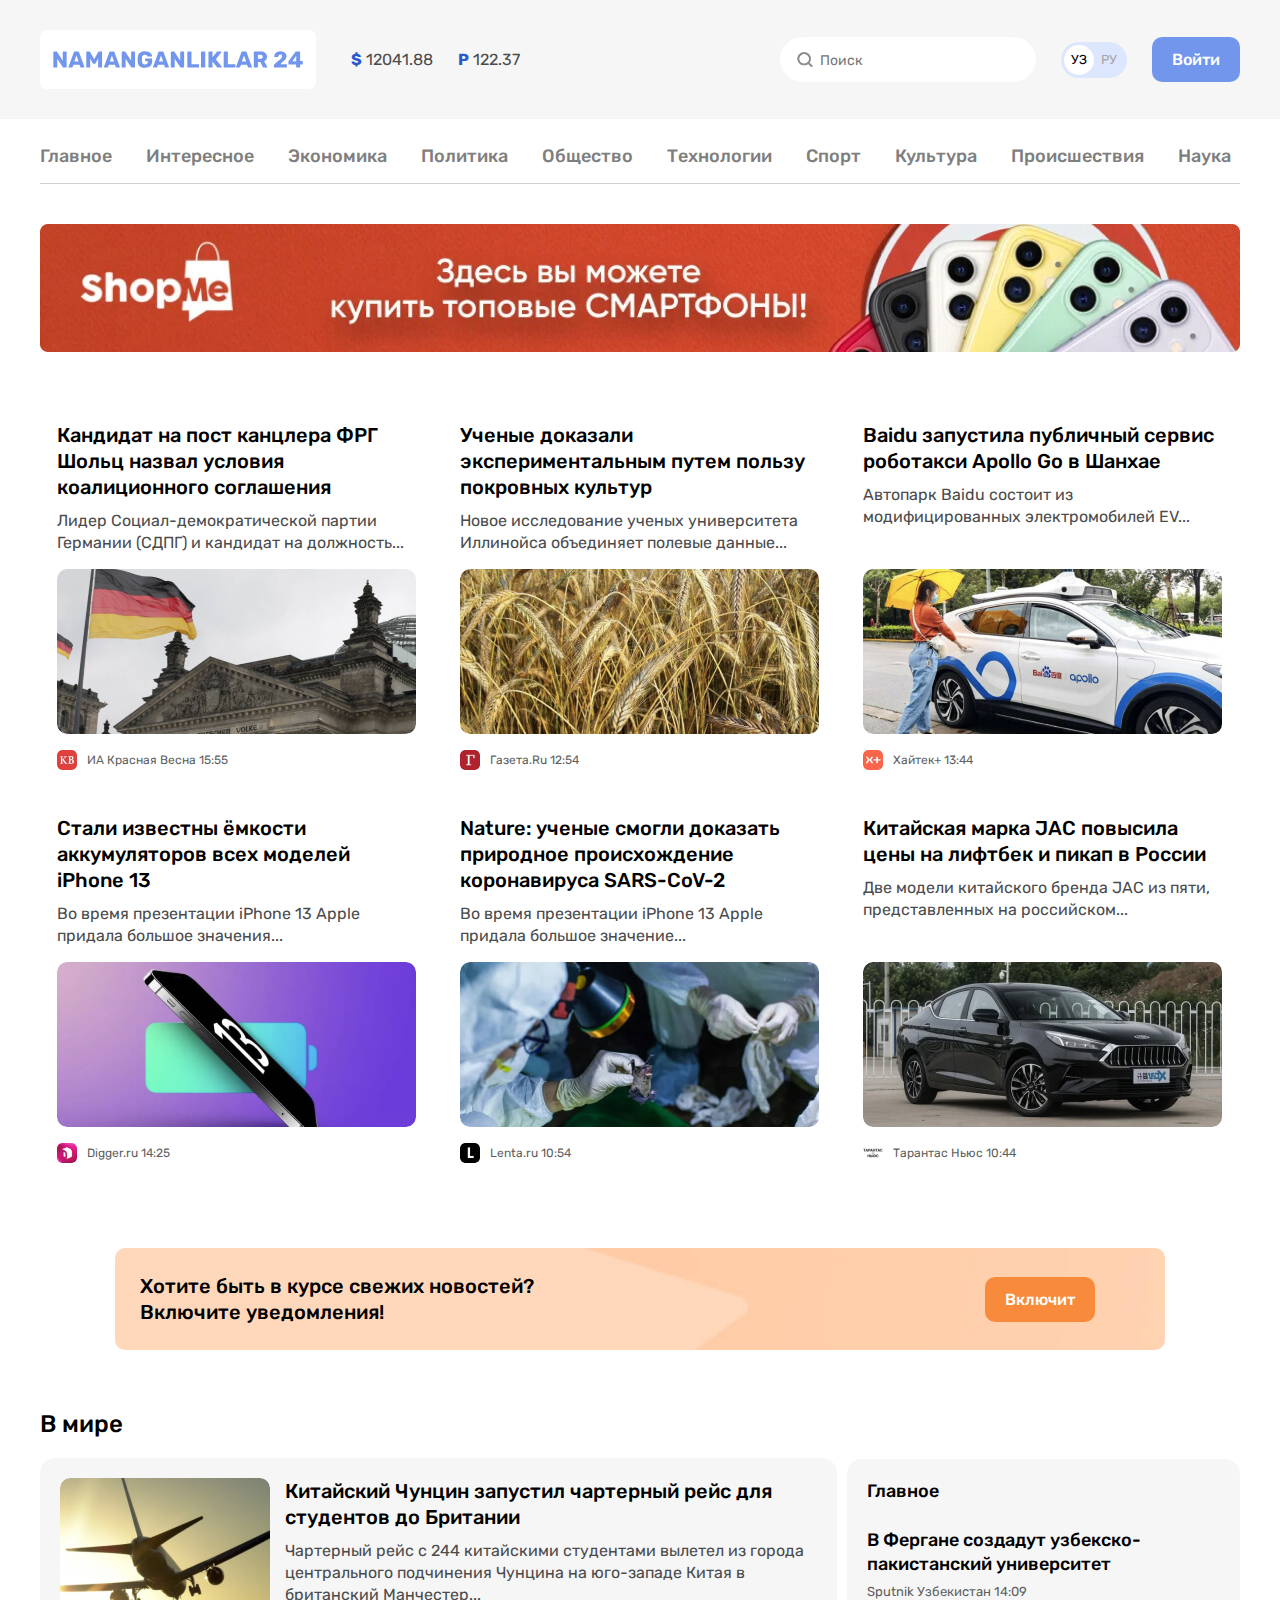
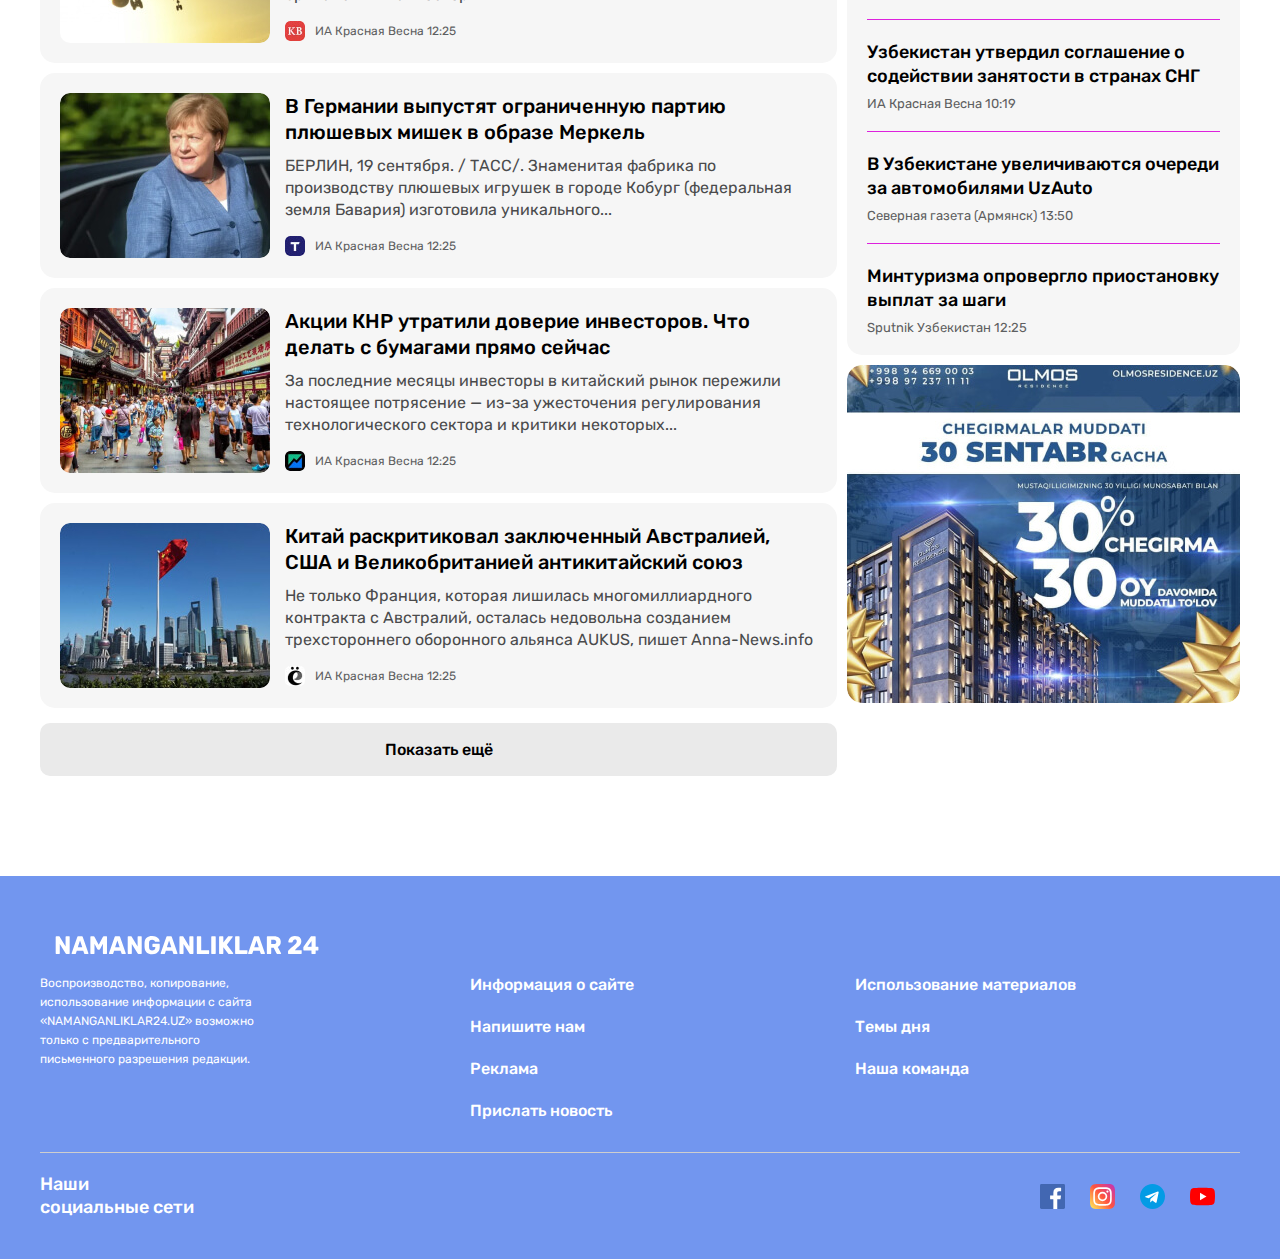
==== commit 092bdaa4: "Prefix and minify CSS" ====
--- a/index.html
+++ b/index.html
@@ -11,8 +11,9 @@
   <link href="https://fonts.googleapis.com/css2?family=Rubik:wght@400;500;700&display=swap" rel="stylesheet">
 
   <!-- STYLES -->
-  <link rel="stylesheet" href="css/normalize.css">
-  <link rel="stylesheet" href="css/style.css">
+  <!-- <link rel="stylesheet" href="css/normalize.css">
+  <link rel="stylesheet" href="css/style.css"> -->
+  <link rel="stylesheet" href="css/styles.min.css">
 </head>
 <body>
 
@@ -61,16 +62,16 @@
       <!-- SITENAV -->
       <nav class="sitenav">
         <ul class="sitenav-list">
-          <li class="sitenav-item"><a class="sitenav-link" href="#">Главное</a></li>
-          <li class="sitenav-item"><a class="sitenav-link" href="#">Интересное</a></li>
-          <li class="sitenav-item"><a class="sitenav-link" href="#">Экономика</a></li>
-          <li class="sitenav-item"><a class="sitenav-link" href="#">Политика</a></li>
-          <li class="sitenav-item"><a class="sitenav-link" href="#">Общество</a></li>
-          <li class="sitenav-item"><a class="sitenav-link" href="#">Технологии</a></li>
-          <li class="sitenav-item"><a class="sitenav-link" href="#">Спорт</a></li>
-          <li class="sitenav-item"><a class="sitenav-link" href="#">Культура</a></li>
-          <li class="sitenav-item"><a class="sitenav-link" href="#">Происшествия</a></li>
-          <li class="sitenav-item"><a class="sitenav-link" href="#">Наука</a></li>
+          <li class="sitenav-item"><a class="sitenav-link" href="index.html">Главное</a></li>
+          <li class="sitenav-item"><a class="sitenav-link" href="news-list.html">Интересное</a></li>
+          <li class="sitenav-item"><a class="sitenav-link" href="news-list.html">Экономика</a></li>
+          <li class="sitenav-item"><a class="sitenav-link" href="news-list.html">Политика</a></li>
+          <li class="sitenav-item"><a class="sitenav-link" href="news-list.html">Общество</a></li>
+          <li class="sitenav-item"><a class="sitenav-link" href="news-list.html">Технологии</a></li>
+          <li class="sitenav-item"><a class="sitenav-link" href="news-list.html">Спорт</a></li>
+          <li class="sitenav-item"><a class="sitenav-link" href="news-list.html">Культура</a></li>
+          <li class="sitenav-item"><a class="sitenav-link" href="news-list.html">Происшествия</a></li>
+          <li class="sitenav-item"><a class="sitenav-link" href="news-list.html">Наука</a></li>
         </ul>
       </nav>
 
--- a/css/style.css
+++ b/css/style.css
@@ -38,6 +38,7 @@
 .button {
   display: inline-block;
   border: 0;
+  border-radius: 10px;
   padding: 13px 20px;
   text-align: center;
   font-weight: 500;
@@ -83,7 +84,6 @@
 }
 
 
-/* SITE-HEADER */
 /* SITE-HEADER-TOP */
 .site-header-top {
   padding-top: 30px;
@@ -114,7 +114,6 @@
 .site-header-logo:active {
   opacity: 0.6;
 }
-
 
 
 /* CURRENCY-RATES */
@@ -150,6 +149,10 @@
   border-radius: 60px;
   font-size: 14px;
   line-height: normal;
+  background-image: url("../img/icon-search.svg");
+  background-repeat: no-repeat;
+  background-size: 20px;
+  background-position: 15px center;
 }
 
 
@@ -191,6 +194,10 @@
   line-height: normal;
 }
 
+.sitenav:not(:last-child) {
+  margin-bottom: 40px;
+}
+
 .sitenav-list {
   display: flex;
   flex-wrap: wrap;
@@ -324,6 +331,10 @@
   margin: 60px 75px;
   border-radius: 10px;
   background-color: #ffd7ba;
+  background-image: url("../img/global-notifications-bg.jpg");
+  background-repeat: no-repeat;
+  background-size: cover;
+  background-position: center center;
 }
 
 .notification-cta-text {
@@ -531,6 +542,9 @@
   border-radius: 15px;
 }
 
+.sidebar-ad-img-tall {
+  height: 553px;
+}
 
 /* SITE-FOOTER */
 .site-footer {
@@ -649,4 +663,113 @@
   width: 25px;
   height: 25px;
   object-fit: contain;
+}
+
+
+/* FORM */
+.form-groups-wrapper {
+  display: flex;
+  justify-content: space-between;
+}
+
+.form-groups-wrapper:not(:last-child) {
+  margin-bottom: 10px;
+}
+
+.form-group:not(:last-child) {
+  margin-bottom: 10px;
+}
+
+.form-groups-wrapper .form-group {
+  width: calc(50% - 5px);
+  margin-bottom: 0;
+}
+
+.form-field {
+  display: block;
+  width: 100%;
+  padding: 18px 20px;
+  border: 1px solid rgba(0, 0, 0, 0.2);
+  border-radius: 10px;
+}
+
+.form-field-textarea {
+  min-height: 180px;
+  resize: vertical;
+}
+
+/* DEFINITONS-CARD */
+.definitions-card {
+  padding: 20px 25px;
+  margin: 0;
+  border-radius: 10px;
+  background-color: #f6f6f6;
+  color: #000;
+}
+
+.definitions-card-item {
+  padding-top: 20px;
+  padding-bottom: 20px;
+}
+
+.definitions-card-item:not(:last-child) {
+  border-bottom: 1px solid #d2d2d2;
+}
+
+.definitions-card-title {
+  margin-bottom: 7px;
+  font-size: 20px;
+  line-height: 24px;
+  font-weight: 500;
+}
+
+.definitions-card-value {
+  margin: 0;
+  font-size: 16px;
+  line-height: 19px;
+}
+
+
+/* CONTACT-PAGE */
+.contact-page-heading {
+  margin-top: 0;
+  margin-bottom: 20px;
+  font-size: 24px;
+  line-height: 29px;
+  font-weight: 500;
+  color: #000;
+}
+
+.contact-page-content {
+  display: flex;
+}
+
+.contact-page-form {
+  display: flex;
+  flex-direction: column;
+  width: 696px;
+}
+
+.contact-page-form-submit {
+  align-self: self-end;
+  margin-top: 20px;
+}
+
+.contact-page-info {
+  width: 494px;
+  margin-left: 10px;
+}
+
+
+/* RETINA BGS */
+@media
+only screen and (-webkit-min-device-pixel-ratio: 2),
+only screen and (   min--moz-device-pixel-ratio: 2),
+only screen and (     -o-min-device-pixel-ratio: 2/1),
+only screen and (        min-device-pixel-ratio: 2),
+only screen and (                min-resolution: 192dpi),
+only screen and (                min-resolution: 2dppx) {
+  .notification-cta {
+    background-image: url("../img/global-notifications-bg@2x.jpg");
+  }
 }--- a/css/styles.min.css
+++ b/css/styles.min.css
@@ -0,0 +1 @@
+/*! normalize.css v8.0.1 | MIT License | github.com/necolas/normalize.css */button,hr,input{overflow:visible}img,legend{max-width:100%}progress,sub,sup{vertical-align:baseline}body,html{height:100%}.button,.button-primary{background-color:#7296ec}.button,.lang-toogle-link{text-align:center;text-decoration:none}.button,.lang-toogle-link,.site-footer-link,.sitenav-link{text-decoration:none}.site-footer-link:hover,abbr[title]{text-decoration:underline}.aricle-card,.contact-page-form,.news-list,body{-webkit-box-orient:vertical;-webkit-box-direction:normal}html{line-height:1.15;-webkit-text-size-adjust:100%;scroll-behavior:auto}details,main{display:block}h1{font-size:2em;margin:.67em 0}hr{-webkit-box-sizing:content-box;box-sizing:content-box;height:0}[type=checkbox],[type=radio],legend{-webkit-box-sizing:border-box;padding:0}code,kbd,pre,samp{font-family:monospace,monospace;font-size:1em}a{background-color:transparent}abbr[title]{border-bottom:none;-webkit-text-decoration:underline dotted;text-decoration:underline dotted}b,strong{font-weight:bolder}small{font-size:80%}sub,sup{font-size:75%;line-height:0;position:relative}sub{bottom:-.25em}sup{top:-.5em}img{border-style:none;height:auto}button,input,optgroup,select,textarea{font-family:inherit;font-size:100%;line-height:1.15;margin:0}button,select{text-transform:none}[type=button],[type=reset],[type=submit],button{-webkit-appearance:button}[type=button]::-moz-focus-inner,[type=reset]::-moz-focus-inner,[type=submit]::-moz-focus-inner,button::-moz-focus-inner{border-style:none;padding:0}[type=button]:-moz-focusring,[type=reset]:-moz-focusring,[type=submit]:-moz-focusring,button:-moz-focusring{outline:ButtonText dotted 1px}fieldset{padding:.35em .75em .625em}legend{box-sizing:border-box;color:inherit;display:table;white-space:normal}textarea{overflow:auto}[type=checkbox],[type=radio]{box-sizing:border-box}[type=number]::-webkit-inner-spin-button,[type=number]::-webkit-outer-spin-button{height:auto}[type=search]{-webkit-appearance:textfield;outline-offset:-2px}[type=search]::-webkit-search-decoration{-webkit-appearance:none}::-webkit-file-upload-button{-webkit-appearance:button;font:inherit}.button,body{font-size:16px}summary{display:list-item}[hidden],template{display:none}*{-webkit-box-sizing:border-box;box-sizing:border-box}body{display:-webkit-box;display:-ms-flexbox;display:flex;-ms-flex-direction:column;flex-direction:column;padding:0;margin:0;font-family:Rubik,Arial,sans-serif;line-height:22px;background-color:#fff;color:#4a4b4c}:focus{outline:#7296ec dashed 2px;outline-offset:3px}.button{display:inline-block;border:0;border-radius:10px;padding:13px 20px;font-weight:500;line-height:normal;cursor:pointer}.button:hover,.site-footer-logo:hover,.site-header-logo:hover{opacity:.8}.article-card-horizontal-link:active,.article-card-link:active,.button:active,.sidebar-news-card-link:active,.site-footer-logo:active,.site-header-logo:active,.sitenav-link:active{opacity:.6}.button-block{display:block;width:100%}.button-primary{color:#fff}.button-orange{background-color:#f78b3b;color:#fff}.container{width:100%;max-width:1240px;padding-left:20px;padding-right:20px;margin-left:auto;margin-right:auto}.site-header-top{padding-top:30px;padding-bottom:30px;margin-bottom:10px;background-color:#f6f6f6}.article-card-footer,.article-card-horizontal-footer,.site-header-top-container{display:-webkit-box;display:-ms-flexbox;display:flex;-webkit-box-align:center;-ms-flex-align:center;align-items:center}.site-header-logo{padding:8px 6px;border-radius:7px;display:-webkit-box;display:-ms-flexbox;display:flex;margin-right:35px;background-color:#fff}.currency-rates,.lang-toogle{display:-webkit-box;display:-ms-flexbox}.currency-rates{display:flex;-webkit-box-align:center;-ms-flex-align:center;align-items:center;padding:0;margin:0 auto 0 0;list-style:none}.currency-rates-item:not(:last-child),.global-search-from,.lang-toogle,.site-footer-socials-item:not(last-child){margin-right:25px}.sitenav,.sitenav:not(:last-child){margin-bottom:40px}.currency-rates-type{color:#2959ce}.global-search-from-input{padding:15px 20px 13px 40px;border:0;border-radius:60px;font-size:14px;line-height:normal;background-image:url("../img/icon-search.svg");background-repeat:no-repeat;background-size:20px;background-position:15px center}.lang-toogle{display:flex;padding:3px;border-radius:39px;font-size:13px;background-color:#dce6ff}.lang-toogle-link{width:30px;height:30px;font-size:13px;line-height:30px;color:#a6a6a6;border-radius:50%}.lang-toogle-link-active{background-color:#fff;color:#000}.sitenav{padding-top:12px;padding-bottom:12px;border-bottom:1px solid #d1d1d1;font-size:18px;font-weight:500;line-height:normal}.sitenav-list{display:-webkit-box;display:-ms-flexbox;display:flex;-ms-flex-wrap:wrap;flex-wrap:wrap;-webkit-box-align:center;-ms-flex-align:center;align-items:center;padding:0;margin:0;list-style:none}.sitenav-item{margin-top:4px;margin-bottom:4px}.form-group:not(:last-child),.form-groups-wrapper:not(:last-child),.layout-2-1-sidebar-item:not(:last-child),.news-grid-item,.news-list-item:not(:last-child){margin-bottom:10px}.sitenav-item:not(:last-child){margin-right:34px}.sitenav-link{display:block;color:#7f7f7f}.article-card-horizontal-link:hover,.article-card-link:hover,.sidebar-news-card-link:hover,.sitenav-link:hover{color:#7296ec}.contact-page-content,.sidebar-ad-link,.site-footer-about-links,.site-footer-logo,.site-footer-socials-link,.site-header-banner-link{display:-webkit-box;display:-ms-flexbox;display:flex}.main-content{-webkit-box-flex:1;-ms-flex-positive:1;flex-grow:1;padding-top:50px;padding-bottom:100px}.news-grid{display:-webkit-box;display:-ms-flexbox;display:flex;-ms-flex-wrap:wrap;flex-wrap:wrap;margin-left:-10px}.aricle-card,.notification-cta{display:-webkit-box;display:-ms-flexbox}.news-grid-item{width:393px;margin-left:10px}.aricle-card{display:flex;-ms-flex-direction:column;flex-direction:column;background-color:f6f6f6;border-radius:15px;padding:20px 17px 15px}.article-card-horizontal-title,.article-card-title{margin-top:0;margin-bottom:10px;font-size:20px;line-height:26px;font-weight:500}.article-card-horizontal-link,.article-card-link,.sidebar-news-card-link{display:inline-block;color:#000;text-decoration:none}.article-card-text{margin-top:0;margin-bottom:15px}.article-card-img{display:block;width:365px;height:165px;margin-top:auto;margin-bottom:16px;border-radius:10px;-o-object-fit:cover;object-fit:cover}.article-card-source-icon{width:20px;height:20px;margin-right:10px;border-radius:5px}.article-card-horizontal-source-time,.article-card-source-time{font-size:12px;line-height:normal;color:#5e5f61}.notification-cta{display:flex;-webkit-box-align:center;-ms-flex-align:center;align-items:center;-webkit-box-pack:justify;-ms-flex-pack:justify;justify-content:space-between;padding:25px 70px 25px 25px;margin:60px 75px;border-radius:10px;background-color:#ffd7ba;background-image:url("../img/global-notifications-bg.jpg");background-repeat:no-repeat;background-size:cover;background-position:center center}.article-card-horizontal,.news-list{display:-webkit-box;display:-ms-flexbox}.notification-cta-text{font-size:20px;font-weight:500;line-height:26px;color:#000}.global-news-heading{font-size:24px;margin-top:0;margin-bottom:20px;font-weight:500;line-height:normal;color:#000}.news-list{display:flex;-ms-flex-direction:column;flex-direction:column;margin-bottom:15px}.article-card-horizontal{display:flex;-webkit-box-align:start;-ms-flex-align:start;align-items:flex-start;padding:20px;border-radius:15px;background-color:#f6f6f6}.layout-2-1,.site-footer-logo-wrapper{display:-webkit-box;display:-ms-flexbox}.article-card-horizontal-img{width:210px;height:165px;margin-right:15px;border-radius:10px;-o-object-fit:cover;object-fit:cover}.article-card-horizontal-content{-webkit-box-flex:1;-ms-flex-positive:1;flex-grow:1}.article-card-horizontal-text{margin-top:0;margin-bottom:15px;font-size:16px;line-height:22px}.article-card-horizontal-source-icon{width:20px;height:20px;margin-right:10px;-o-object-fit:cover;object-fit:cover;border-radius:5px}.news-list-more-button{padding:17px;background-color:#eaeaea}.layout-2-1{display:flex;-webkit-box-align:start;-ms-flex-align:start;align-items:flex-start}.layout-2-1-main{width:797px;margin-right:10px}.layout-2-1-sidebar{margin-top:49px;width:393px}.sidebar-news-card-heading,.sidebar-news-card-title{margin-top:0;font-size:18px;line-height:24px;font-weight:500}.sidebar-news-card{padding:20px;border-radius:15px;background-color:#f6f6f6;color:#000}.sidebar-news-card-heading{margin-bottom:25px}.sidebar-news-card-list{padding:0;margin:0;list-style:none}.definitions-card-item,.sidebar-news-card-item{padding-top:20px;padding-bottom:20px}.sidebar-news-card-item:first-child{padding-top:0}.sidebar-news-card-item:last-child{padding-bottom:0}.sidebar-news-card-item:not(:last-child){border-bottom:1px solid #d2d}.sidebar-news-card-title{margin-bottom:8px}.sidebar-news-card-source-time{font-size:13px;line-height:normal;color:#5e5f61}.sidebar-ad-img{width:393px;height:338px;-o-object-fit:cover;object-fit:cover;border-radius:15px}.sidebar-ad-img-tall{height:553px}.site-footer{padding-top:40px;padding-bottom:40px;background-color:#7296ef;color:#fff}.site-footer :focus{outline:#fff dashed 2px}.site-footer-logo-wrapper{display:flex;margin:15px}.site-footer-logo-img{width:264px;height:28px;-o-object-fit:contain;object-fit:contain}.site-footer-about{width:230px;margin-right:200px;font-size:12px;line-height:19px}.site-footer-links-wrapper{-webkit-box-flex:1;-ms-flex-positive:1;flex-grow:1;display:-webkit-box;display:-ms-flexbox;display:flex}.site-footer-links{width:50%;padding-left:0;padding-right:24px;margin:0;list-style:none;font-weight:500}.site-footer-links-item:not(:last-child){margin-bottom:20px}.site-footer-link{display:inline-block;color:#fff}.site-footer-divider{height:1px;border:0;margin-top:30px;margin-bottom:20px;background-color:#cecece}.site-footer-socials{display:-webkit-box;display:-ms-flexbox;display:flex;-webkit-box-align:center;-ms-flex-align:center;align-items:center;-webkit-box-pack:justify;-ms-flex-pack:justify;justify-content:space-between}.site-footer-socials-heading{width:160px;font-weight:500;margin:0;font-size:18px;line-height:23px}.site-footer-socials-list{display:-webkit-box;display:-ms-flexbox;display:flex;-webkit-box-align:center;-ms-flex-align:center;align-items:center;padding:0;margin:0;list-style:none}.site-footer-socials-icon{-ms-flex-negative:0;flex-shrink:0;width:25px;height:25px;-o-object-fit:contain;object-fit:contain}.form-groups-wrapper{display:-webkit-box;display:-ms-flexbox;display:flex;-webkit-box-pack:justify;-ms-flex-pack:justify;justify-content:space-between}.form-groups-wrapper .form-group{width:calc(50% - 5px);margin-bottom:0}.form-field{display:block;width:100%;padding:18px 20px;border:1px solid rgba(0,0,0,.2);border-radius:10px}.form-field-textarea{min-height:180px;resize:vertical}.definitions-card{padding:20px 25px;margin:0;border-radius:10px;background-color:#f6f6f6;color:#000}.definitions-card-item:not(:last-child){border-bottom:1px solid #d2d2d2}.definitions-card-title{margin-bottom:7px;font-size:20px;line-height:24px;font-weight:500}.definitions-card-value{margin:0;font-size:16px;line-height:19px}.contact-page-heading{margin-top:0;margin-bottom:20px;font-size:24px;line-height:29px;font-weight:500;color:#000}.contact-page-form{display:-webkit-box;display:-ms-flexbox;display:flex;-ms-flex-direction:column;flex-direction:column;width:696px}.contact-page-form-submit{-ms-flex-item-align:self-end;-ms-grid-row-align:self-end;align-self:self-end;margin-top:20px}.contact-page-info{width:494px;margin-left:10px}@media only screen and (-webkit-min-device-pixel-ratio:2),only screen and (-o-min-device-pixel-ratio:2/1),only screen and (min-device-pixel-ratio:2),only screen and (-webkit-min-device-pixel-ratio:2),only screen and (-o-min-device-pixel-ratio:2/1),only screen and (min-resolution:192dpi),only screen and (min-resolution:2dppx){.notification-cta{background-image:url("../img/global-notifications-bg@2x.jpg")}}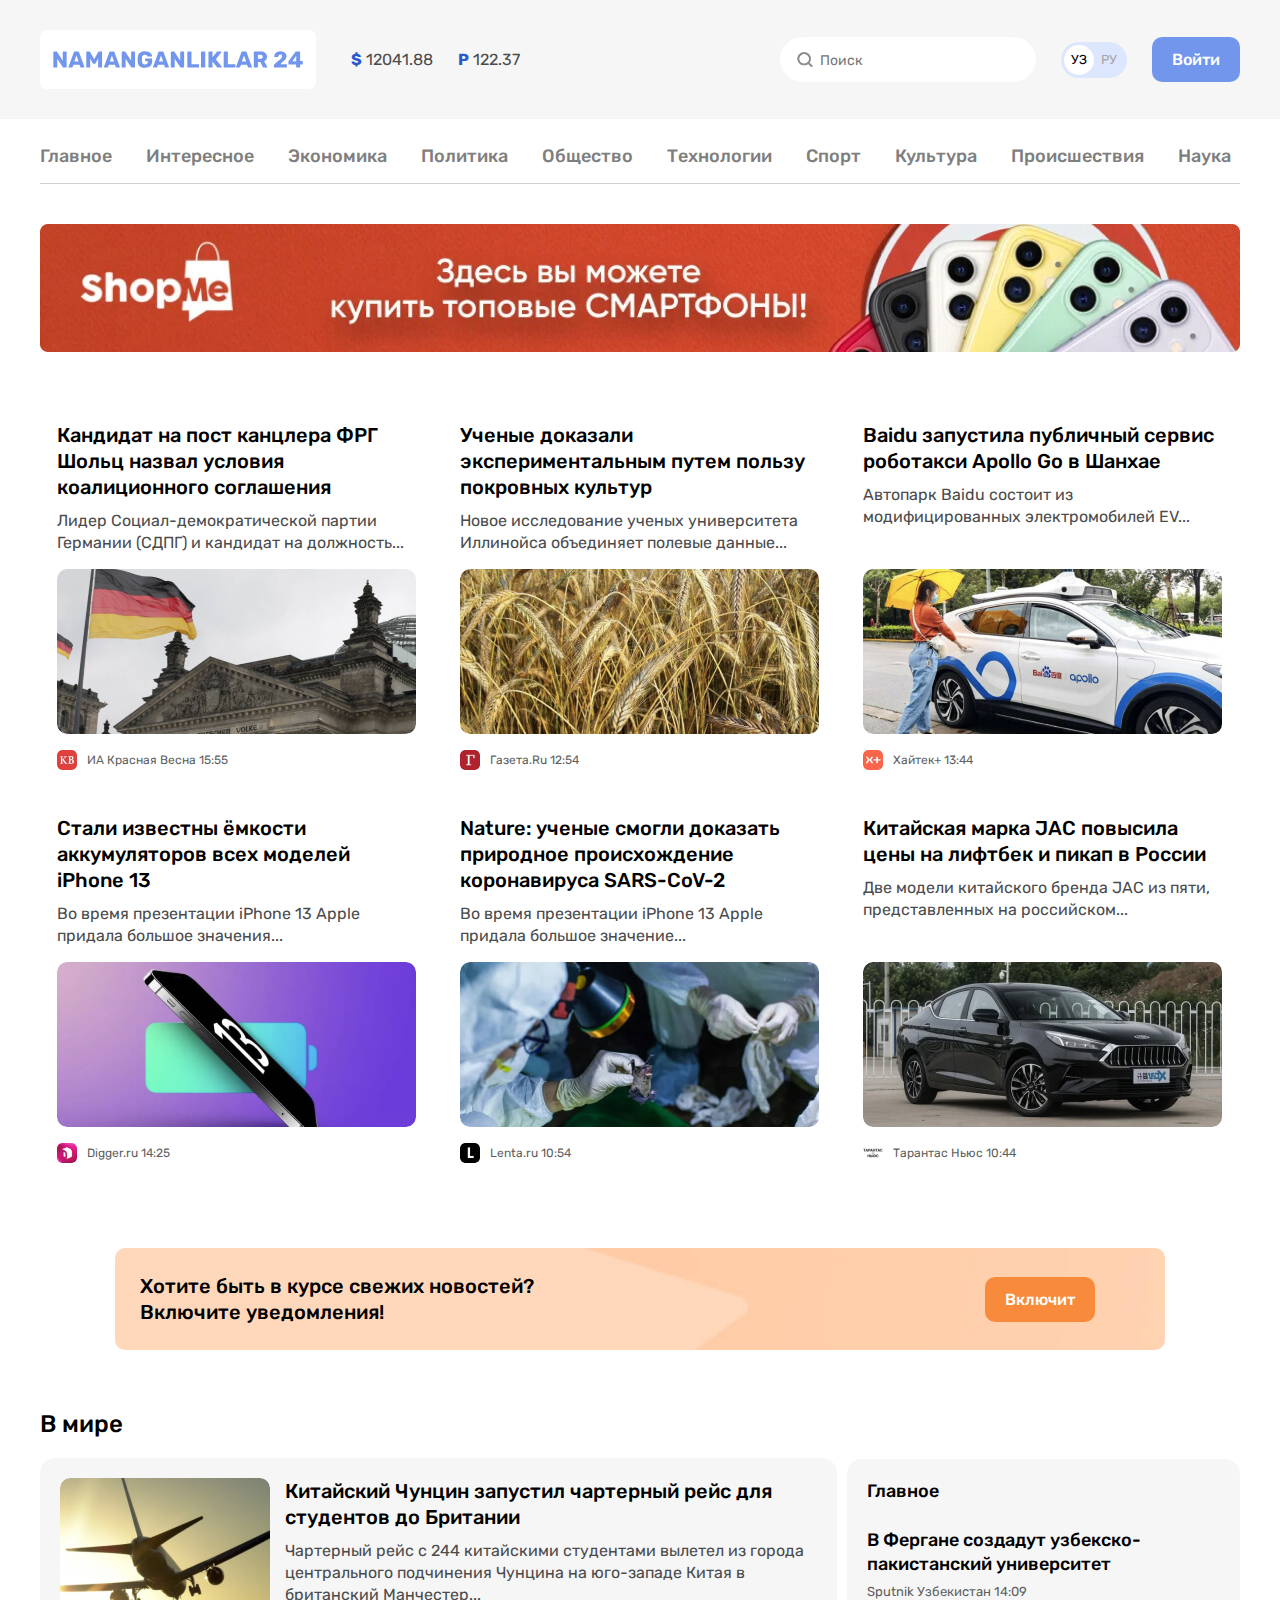
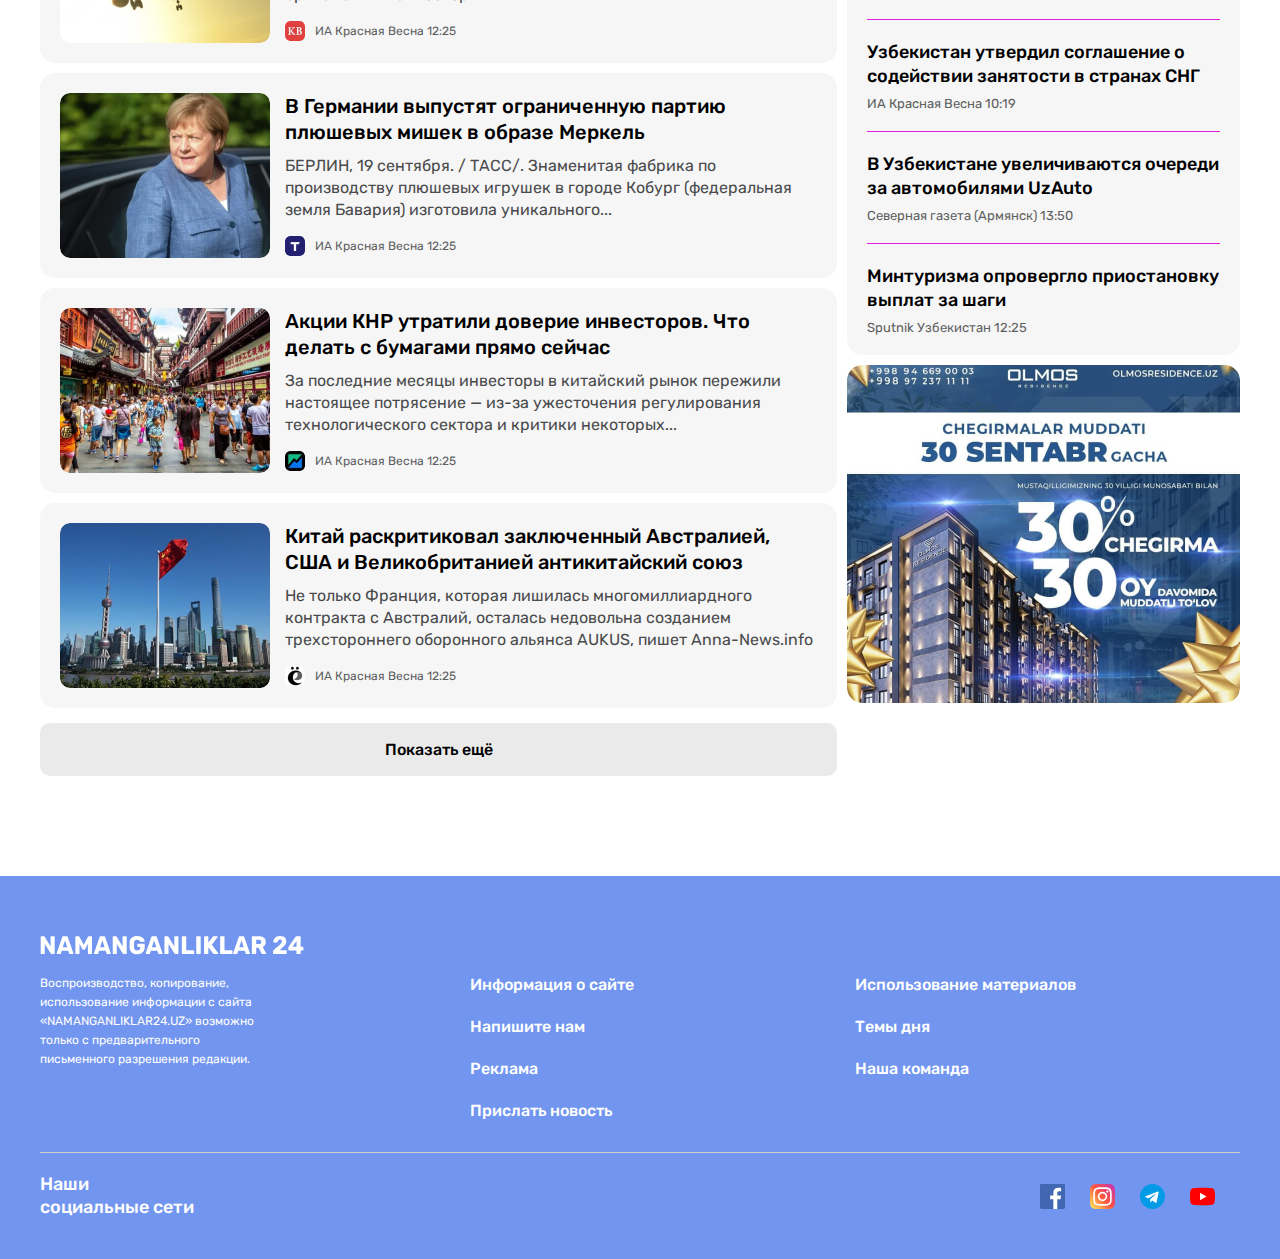
==== commit 4f83eed7: "update" ====
--- a/index.html
+++ b/index.html
@@ -11,9 +11,9 @@
   <link href="https://fonts.googleapis.com/css2?family=Rubik:wght@400;500;700&display=swap" rel="stylesheet">
 
   <!-- STYLES -->
-  <!-- <link rel="stylesheet" href="css/normalize.css">
-  <link rel="stylesheet" href="css/style.css"> -->
-  <link rel="stylesheet" href="css/styles.min.css">
+  <link rel="stylesheet" href="css/normalize.css">
+  <link rel="stylesheet" href="css/style.css">
+  <!-- <link rel="stylesheet" href="css/styles.min.css"> -->
 </head>
 <body>
 
@@ -427,6 +427,22 @@
   </div>
 </footer>
 
-
+<!-- MODALS -->
+<section class="modal" id="notifications-modal">
+  <div class="modal-dialog">
+    <div class="modal-content">
+      <h2 class="visually-hidden">Уведомления</h2>
+      <button class="modal-close js-modal-close" type="button" aria-label="Закрыть модальное окно">
+        <img class="modal-close-icon" src="img/close.svg" alt="" width="24" height="24">
+      </button>
+      <p class="modal-text">Хотите быть в курсе свежих новостей? <br> Включите уведомления!</p>
+      <div class="modal-actions">
+        <button class="button button-large button-orange" type="button">Включит</button>
+      </div>
+    </div>
+  </div>
+</section>
+
+<script src="js/main.js"></script>
 </body>
 </html>--- a/css/style.css
+++ b/css/style.css
@@ -1,11 +1,21 @@
-* {
+/* GLOBAL */
+:root {
+  --accent-color: #7296ec;
+}
+
+html {
   box-sizing: border-box;
-}
-
-html {
   height: 100%;
-  scroll-behavior: auto;
-}
+  scroll-behavior: smooth;
+}
+
+*,
+*::before,
+*::after {
+  box-sizing: inherit;
+}
+
+
 
 body {
   display: flex;
@@ -28,9 +38,20 @@
 
 /* OUTLINE STYLES */
 *:focus {
-  outline: 2px dashed #7296ec;
+  outline: 2px dashed var(--accent-color);
   outline-offset: 3px;
-
+}
+
+/* VISUALLY HIDDEN */
+.visually-hidden {
+  position: absolute;
+  width: 1px;
+  height: 1px;
+  margin: -1px;
+  border: 0;
+  padding: 0;
+  clip: rect(0 0 0 0);
+  overflow: hidden;
 }
 
 
@@ -44,7 +65,7 @@
   font-weight: 500;
   font-size: 16px;
   line-height: normal;
-  background-color: #7296ec;
+  background-color: var(--accent-color);
   text-decoration: none;
   cursor: pointer;
 }
@@ -63,7 +84,7 @@
 }
 
 .button-primary {
-  background-color: #7296ec;
+  background-color: var(--accent-color);
   color: #fff;
 }
 
@@ -72,6 +93,11 @@
   color: #fff;
 }
 
+.button-large {
+  font-size: 24px;
+  line-height: 28px;
+  padding: 15px 40px;
+}
 
 /* CONTAINER */
 .container {
@@ -223,7 +249,7 @@
 }
 
 .sitenav-link:hover {
-  color: #7296ec;
+  color: var(--accent-color);
 }
 
 .sitenav-link:active {
@@ -281,7 +307,7 @@
 }
 
 .article-card-link:hover {
-  color: #7296ec;
+  color: var(--accent-color);
 }
 
 .article-card-link:active {
@@ -402,7 +428,7 @@
 }
 
 .article-card-horizontal-link:hover {
-  color: #7296ec;
+  color: var(--accent-color);
 }
 
 .article-card-horizontal-link:active {
@@ -516,7 +542,7 @@
 }
 
 .sidebar-news-card-link:hover {
-  color: #7296ec;
+  color: var(--accent-color);
 }
 
 .sidebar-news-card-link:active {
@@ -560,7 +586,7 @@
 
 .site-footer-logo-wrapper {
   display: flex;
-  margin: 15px;
+  margin: 15px 0;
 }
 
 .site-footer-logo {
@@ -760,6 +786,81 @@
   margin-left: 10px;
 }
 
+/* MODAL */
+.modal {
+  display: none;
+  position: fixed;
+  z-index: 9999;
+  left: 0;
+  top: 0;
+  width: 100%;
+  height: 100%;
+  overflow: auto;
+  background-color: rgba(0, 0, 0, 0.4);
+  padding-bottom: 40px;
+}
+
+.modal-open {
+  display: block;
+}
+
+.modal-dialog {
+  width: 100%;
+  max-width: 850px;
+  margin-left: auto;
+  margin-right: auto;
+  margin-top: 200px;
+}
+
+.modal-content {
+  position: relative;
+  z-index: 1;
+  background-color: #fff;
+  border-radius: 20px;
+  padding: 50px;
+}
+
+.modal-close {
+  position: absolute;
+  z-index: 1;
+  top: 20px;
+  right: 20px;
+  opacity: 0.5;
+  border: 0;
+  padding: 0;
+  background-color: transparent;
+  cursor: pointer;
+}
+
+.modal-close:hover {
+  opacity: 0.8;
+}
+
+.modal-close:active {
+  opacity: 0.6;
+}
+
+.modal-close-icon {
+  display: block;
+  width: 24px;
+  height: 24px;
+}
+
+.modal-text {
+  text-align: center;
+  color: #000;
+  font-size: 26px;
+  font-weight: 500;
+  line-height: 34px;
+  margin-top: 0;
+  margin-bottom: 25px;
+}
+
+.modal-actions {
+  display: flex;
+  justify-content: center;
+  align-items: center;
+}
 
 /* RETINA BGS */
 @media
@@ -772,4 +873,4 @@
   .notification-cta {
     background-image: url("../img/global-notifications-bg@2x.jpg");
   }
-}+}
--- a/css/styles.min.css
+++ b/css/styles.min.css
@@ -1 +1 @@
-/*! normalize.css v8.0.1 | MIT License | github.com/necolas/normalize.css */button,hr,input{overflow:visible}img,legend{max-width:100%}progress,sub,sup{vertical-align:baseline}body,html{height:100%}.button,.button-primary{background-color:#7296ec}.button,.lang-toogle-link{text-align:center;text-decoration:none}.button,.lang-toogle-link,.site-footer-link,.sitenav-link{text-decoration:none}.site-footer-link:hover,abbr[title]{text-decoration:underline}.aricle-card,.contact-page-form,.news-list,body{-webkit-box-orient:vertical;-webkit-box-direction:normal}html{line-height:1.15;-webkit-text-size-adjust:100%;scroll-behavior:auto}details,main{display:block}h1{font-size:2em;margin:.67em 0}hr{-webkit-box-sizing:content-box;box-sizing:content-box;height:0}[type=checkbox],[type=radio],legend{-webkit-box-sizing:border-box;padding:0}code,kbd,pre,samp{font-family:monospace,monospace;font-size:1em}a{background-color:transparent}abbr[title]{border-bottom:none;-webkit-text-decoration:underline dotted;text-decoration:underline dotted}b,strong{font-weight:bolder}small{font-size:80%}sub,sup{font-size:75%;line-height:0;position:relative}sub{bottom:-.25em}sup{top:-.5em}img{border-style:none;height:auto}button,input,optgroup,select,textarea{font-family:inherit;font-size:100%;line-height:1.15;margin:0}button,select{text-transform:none}[type=button],[type=reset],[type=submit],button{-webkit-appearance:button}[type=button]::-moz-focus-inner,[type=reset]::-moz-focus-inner,[type=submit]::-moz-focus-inner,button::-moz-focus-inner{border-style:none;padding:0}[type=button]:-moz-focusring,[type=reset]:-moz-focusring,[type=submit]:-moz-focusring,button:-moz-focusring{outline:ButtonText dotted 1px}fieldset{padding:.35em .75em .625em}legend{box-sizing:border-box;color:inherit;display:table;white-space:normal}textarea{overflow:auto}[type=checkbox],[type=radio]{box-sizing:border-box}[type=number]::-webkit-inner-spin-button,[type=number]::-webkit-outer-spin-button{height:auto}[type=search]{-webkit-appearance:textfield;outline-offset:-2px}[type=search]::-webkit-search-decoration{-webkit-appearance:none}::-webkit-file-upload-button{-webkit-appearance:button;font:inherit}.button,body{font-size:16px}summary{display:list-item}[hidden],template{display:none}*{-webkit-box-sizing:border-box;box-sizing:border-box}body{display:-webkit-box;display:-ms-flexbox;display:flex;-ms-flex-direction:column;flex-direction:column;padding:0;margin:0;font-family:Rubik,Arial,sans-serif;line-height:22px;background-color:#fff;color:#4a4b4c}:focus{outline:#7296ec dashed 2px;outline-offset:3px}.button{display:inline-block;border:0;border-radius:10px;padding:13px 20px;font-weight:500;line-height:normal;cursor:pointer}.button:hover,.site-footer-logo:hover,.site-header-logo:hover{opacity:.8}.article-card-horizontal-link:active,.article-card-link:active,.button:active,.sidebar-news-card-link:active,.site-footer-logo:active,.site-header-logo:active,.sitenav-link:active{opacity:.6}.button-block{display:block;width:100%}.button-primary{color:#fff}.button-orange{background-color:#f78b3b;color:#fff}.container{width:100%;max-width:1240px;padding-left:20px;padding-right:20px;margin-left:auto;margin-right:auto}.site-header-top{padding-top:30px;padding-bottom:30px;margin-bottom:10px;background-color:#f6f6f6}.article-card-footer,.article-card-horizontal-footer,.site-header-top-container{display:-webkit-box;display:-ms-flexbox;display:flex;-webkit-box-align:center;-ms-flex-align:center;align-items:center}.site-header-logo{padding:8px 6px;border-radius:7px;display:-webkit-box;display:-ms-flexbox;display:flex;margin-right:35px;background-color:#fff}.currency-rates,.lang-toogle{display:-webkit-box;display:-ms-flexbox}.currency-rates{display:flex;-webkit-box-align:center;-ms-flex-align:center;align-items:center;padding:0;margin:0 auto 0 0;list-style:none}.currency-rates-item:not(:last-child),.global-search-from,.lang-toogle,.site-footer-socials-item:not(last-child){margin-right:25px}.sitenav,.sitenav:not(:last-child){margin-bottom:40px}.currency-rates-type{color:#2959ce}.global-search-from-input{padding:15px 20px 13px 40px;border:0;border-radius:60px;font-size:14px;line-height:normal;background-image:url("../img/icon-search.svg");background-repeat:no-repeat;background-size:20px;background-position:15px center}.lang-toogle{display:flex;padding:3px;border-radius:39px;font-size:13px;background-color:#dce6ff}.lang-toogle-link{width:30px;height:30px;font-size:13px;line-height:30px;color:#a6a6a6;border-radius:50%}.lang-toogle-link-active{background-color:#fff;color:#000}.sitenav{padding-top:12px;padding-bottom:12px;border-bottom:1px solid #d1d1d1;font-size:18px;font-weight:500;line-height:normal}.sitenav-list{display:-webkit-box;display:-ms-flexbox;display:flex;-ms-flex-wrap:wrap;flex-wrap:wrap;-webkit-box-align:center;-ms-flex-align:center;align-items:center;padding:0;margin:0;list-style:none}.sitenav-item{margin-top:4px;margin-bottom:4px}.form-group:not(:last-child),.form-groups-wrapper:not(:last-child),.layout-2-1-sidebar-item:not(:last-child),.news-grid-item,.news-list-item:not(:last-child){margin-bottom:10px}.sitenav-item:not(:last-child){margin-right:34px}.sitenav-link{display:block;color:#7f7f7f}.article-card-horizontal-link:hover,.article-card-link:hover,.sidebar-news-card-link:hover,.sitenav-link:hover{color:#7296ec}.contact-page-content,.sidebar-ad-link,.site-footer-about-links,.site-footer-logo,.site-footer-socials-link,.site-header-banner-link{display:-webkit-box;display:-ms-flexbox;display:flex}.main-content{-webkit-box-flex:1;-ms-flex-positive:1;flex-grow:1;padding-top:50px;padding-bottom:100px}.news-grid{display:-webkit-box;display:-ms-flexbox;display:flex;-ms-flex-wrap:wrap;flex-wrap:wrap;margin-left:-10px}.aricle-card,.notification-cta{display:-webkit-box;display:-ms-flexbox}.news-grid-item{width:393px;margin-left:10px}.aricle-card{display:flex;-ms-flex-direction:column;flex-direction:column;background-color:f6f6f6;border-radius:15px;padding:20px 17px 15px}.article-card-horizontal-title,.article-card-title{margin-top:0;margin-bottom:10px;font-size:20px;line-height:26px;font-weight:500}.article-card-horizontal-link,.article-card-link,.sidebar-news-card-link{display:inline-block;color:#000;text-decoration:none}.article-card-text{margin-top:0;margin-bottom:15px}.article-card-img{display:block;width:365px;height:165px;margin-top:auto;margin-bottom:16px;border-radius:10px;-o-object-fit:cover;object-fit:cover}.article-card-source-icon{width:20px;height:20px;margin-right:10px;border-radius:5px}.article-card-horizontal-source-time,.article-card-source-time{font-size:12px;line-height:normal;color:#5e5f61}.notification-cta{display:flex;-webkit-box-align:center;-ms-flex-align:center;align-items:center;-webkit-box-pack:justify;-ms-flex-pack:justify;justify-content:space-between;padding:25px 70px 25px 25px;margin:60px 75px;border-radius:10px;background-color:#ffd7ba;background-image:url("../img/global-notifications-bg.jpg");background-repeat:no-repeat;background-size:cover;background-position:center center}.article-card-horizontal,.news-list{display:-webkit-box;display:-ms-flexbox}.notification-cta-text{font-size:20px;font-weight:500;line-height:26px;color:#000}.global-news-heading{font-size:24px;margin-top:0;margin-bottom:20px;font-weight:500;line-height:normal;color:#000}.news-list{display:flex;-ms-flex-direction:column;flex-direction:column;margin-bottom:15px}.article-card-horizontal{display:flex;-webkit-box-align:start;-ms-flex-align:start;align-items:flex-start;padding:20px;border-radius:15px;background-color:#f6f6f6}.layout-2-1,.site-footer-logo-wrapper{display:-webkit-box;display:-ms-flexbox}.article-card-horizontal-img{width:210px;height:165px;margin-right:15px;border-radius:10px;-o-object-fit:cover;object-fit:cover}.article-card-horizontal-content{-webkit-box-flex:1;-ms-flex-positive:1;flex-grow:1}.article-card-horizontal-text{margin-top:0;margin-bottom:15px;font-size:16px;line-height:22px}.article-card-horizontal-source-icon{width:20px;height:20px;margin-right:10px;-o-object-fit:cover;object-fit:cover;border-radius:5px}.news-list-more-button{padding:17px;background-color:#eaeaea}.layout-2-1{display:flex;-webkit-box-align:start;-ms-flex-align:start;align-items:flex-start}.layout-2-1-main{width:797px;margin-right:10px}.layout-2-1-sidebar{margin-top:49px;width:393px}.sidebar-news-card-heading,.sidebar-news-card-title{margin-top:0;font-size:18px;line-height:24px;font-weight:500}.sidebar-news-card{padding:20px;border-radius:15px;background-color:#f6f6f6;color:#000}.sidebar-news-card-heading{margin-bottom:25px}.sidebar-news-card-list{padding:0;margin:0;list-style:none}.definitions-card-item,.sidebar-news-card-item{padding-top:20px;padding-bottom:20px}.sidebar-news-card-item:first-child{padding-top:0}.sidebar-news-card-item:last-child{padding-bottom:0}.sidebar-news-card-item:not(:last-child){border-bottom:1px solid #d2d}.sidebar-news-card-title{margin-bottom:8px}.sidebar-news-card-source-time{font-size:13px;line-height:normal;color:#5e5f61}.sidebar-ad-img{width:393px;height:338px;-o-object-fit:cover;object-fit:cover;border-radius:15px}.sidebar-ad-img-tall{height:553px}.site-footer{padding-top:40px;padding-bottom:40px;background-color:#7296ef;color:#fff}.site-footer :focus{outline:#fff dashed 2px}.site-footer-logo-wrapper{display:flex;margin:15px}.site-footer-logo-img{width:264px;height:28px;-o-object-fit:contain;object-fit:contain}.site-footer-about{width:230px;margin-right:200px;font-size:12px;line-height:19px}.site-footer-links-wrapper{-webkit-box-flex:1;-ms-flex-positive:1;flex-grow:1;display:-webkit-box;display:-ms-flexbox;display:flex}.site-footer-links{width:50%;padding-left:0;padding-right:24px;margin:0;list-style:none;font-weight:500}.site-footer-links-item:not(:last-child){margin-bottom:20px}.site-footer-link{display:inline-block;color:#fff}.site-footer-divider{height:1px;border:0;margin-top:30px;margin-bottom:20px;background-color:#cecece}.site-footer-socials{display:-webkit-box;display:-ms-flexbox;display:flex;-webkit-box-align:center;-ms-flex-align:center;align-items:center;-webkit-box-pack:justify;-ms-flex-pack:justify;justify-content:space-between}.site-footer-socials-heading{width:160px;font-weight:500;margin:0;font-size:18px;line-height:23px}.site-footer-socials-list{display:-webkit-box;display:-ms-flexbox;display:flex;-webkit-box-align:center;-ms-flex-align:center;align-items:center;padding:0;margin:0;list-style:none}.site-footer-socials-icon{-ms-flex-negative:0;flex-shrink:0;width:25px;height:25px;-o-object-fit:contain;object-fit:contain}.form-groups-wrapper{display:-webkit-box;display:-ms-flexbox;display:flex;-webkit-box-pack:justify;-ms-flex-pack:justify;justify-content:space-between}.form-groups-wrapper .form-group{width:calc(50% - 5px);margin-bottom:0}.form-field{display:block;width:100%;padding:18px 20px;border:1px solid rgba(0,0,0,.2);border-radius:10px}.form-field-textarea{min-height:180px;resize:vertical}.definitions-card{padding:20px 25px;margin:0;border-radius:10px;background-color:#f6f6f6;color:#000}.definitions-card-item:not(:last-child){border-bottom:1px solid #d2d2d2}.definitions-card-title{margin-bottom:7px;font-size:20px;line-height:24px;font-weight:500}.definitions-card-value{margin:0;font-size:16px;line-height:19px}.contact-page-heading{margin-top:0;margin-bottom:20px;font-size:24px;line-height:29px;font-weight:500;color:#000}.contact-page-form{display:-webkit-box;display:-ms-flexbox;display:flex;-ms-flex-direction:column;flex-direction:column;width:696px}.contact-page-form-submit{-ms-flex-item-align:self-end;-ms-grid-row-align:self-end;align-self:self-end;margin-top:20px}.contact-page-info{width:494px;margin-left:10px}@media only screen and (-webkit-min-device-pixel-ratio:2),only screen and (-o-min-device-pixel-ratio:2/1),only screen and (min-device-pixel-ratio:2),only screen and (-webkit-min-device-pixel-ratio:2),only screen and (-o-min-device-pixel-ratio:2/1),only screen and (min-resolution:192dpi),only screen and (min-resolution:2dppx){.notification-cta{background-image:url("../img/global-notifications-bg@2x.jpg")}}+/*! normalize.css v8.0.1 | MIT License | github.com/necolas/normalize.css */button,hr,input{overflow:visible}img,legend{max-width:100%}progress,sub,sup{vertical-align:baseline}body,html{height:100%}.button,.button-primary{background-color:var(--accent-color)}.button,.lang-toogle-link,.site-footer-link,.sitenav-link{text-decoration:none}.site-footer-link:hover,abbr[title]{text-decoration:underline}.aricle-card,.contact-page-form,.news-list,body{-webkit-box-orient:vertical;-webkit-box-direction:normal}html{line-height:1.15;-webkit-text-size-adjust:100%}.modal-open,details,main{display:block}h1{font-size:2em;margin:.67em 0}hr{-webkit-box-sizing:content-box;box-sizing:content-box;height:0}code,kbd,pre,samp{font-family:monospace,monospace;font-size:1em}a{background-color:transparent}abbr[title]{border-bottom:none;-webkit-text-decoration:underline dotted;text-decoration:underline dotted}b,strong{font-weight:bolder}small{font-size:80%}sub,sup{font-size:75%;line-height:0;position:relative}sub{bottom:-.25em}sup{top:-.5em}img{border-style:none;height:auto}button,input,optgroup,select,textarea{font-family:inherit;font-size:100%;line-height:1.15;margin:0}button,select{text-transform:none}[type=button],[type=reset],[type=submit],button{-webkit-appearance:button}[type=button]::-moz-focus-inner,[type=reset]::-moz-focus-inner,[type=submit]::-moz-focus-inner,button::-moz-focus-inner{border-style:none;padding:0}[type=button]:-moz-focusring,[type=reset]:-moz-focusring,[type=submit]:-moz-focusring,button:-moz-focusring{outline:ButtonText dotted 1px}fieldset{padding:.35em .75em .625em}legend{-webkit-box-sizing:border-box;box-sizing:border-box;color:inherit;display:table;padding:0;white-space:normal}textarea{overflow:auto}[type=checkbox],[type=radio]{-webkit-box-sizing:border-box;box-sizing:border-box;padding:0}[type=number]::-webkit-inner-spin-button,[type=number]::-webkit-outer-spin-button{height:auto}[type=search]{-webkit-appearance:textfield;outline-offset:-2px}[type=search]::-webkit-search-decoration{-webkit-appearance:none}::-webkit-file-upload-button{-webkit-appearance:button;font:inherit}.button,body{font-size:16px}summary{display:list-item}[hidden],template{display:none}:root{--accent-color:#7296ec}html{-webkit-box-sizing:border-box;box-sizing:border-box;scroll-behavior:smooth}*,::after,::before{-webkit-box-sizing:inherit;box-sizing:inherit}body{display:-webkit-box;display:-ms-flexbox;display:flex;-ms-flex-direction:column;flex-direction:column;padding:0;margin:0;font-family:Rubik,Arial,sans-serif;line-height:22px;background-color:#fff;color:#4a4b4c}:focus{outline:2px dashed var(--accent-color);outline-offset:3px}.visually-hidden{position:absolute;width:1px;height:1px;margin:-1px;border:0;padding:0;clip:rect(0 0 0 0);overflow:hidden}.button{display:inline-block;border:0;border-radius:10px;padding:13px 20px;text-align:center;font-weight:500;line-height:normal;cursor:pointer}.button:hover,.modal-close:hover,.site-footer-logo:hover,.site-header-logo:hover{opacity:.8}.article-card-horizontal-link:active,.article-card-link:active,.button:active,.modal-close:active,.sidebar-news-card-link:active,.site-footer-logo:active,.site-header-logo:active,.sitenav-link:active{opacity:.6}.button-block{display:block;width:100%}.button-primary{color:#fff}.button-orange{background-color:#f78b3b;color:#fff}.button-large{font-size:24px;line-height:28px;padding:15px 40px}.container{width:100%;max-width:1240px;padding-left:20px;padding-right:20px;margin-left:auto;margin-right:auto}.site-header-top{padding-top:30px;padding-bottom:30px;margin-bottom:10px;background-color:#f6f6f6}.article-card-footer,.article-card-horizontal-footer,.site-header-top-container{display:-webkit-box;display:-ms-flexbox;display:flex;-webkit-box-align:center;-ms-flex-align:center;align-items:center}.site-header-logo{padding:8px 6px;border-radius:7px;display:-webkit-box;display:-ms-flexbox;display:flex;margin-right:35px;background-color:#fff}.currency-rates,.lang-toogle{display:-webkit-box;display:-ms-flexbox}.currency-rates{display:flex;-webkit-box-align:center;-ms-flex-align:center;align-items:center;padding:0;margin:0 auto 0 0;list-style:none}.currency-rates-item:not(:last-child),.global-search-from,.lang-toogle,.site-footer-socials-item:not(last-child){margin-right:25px}.sitenav,.sitenav:not(:last-child){margin-bottom:40px}.currency-rates-type{color:#2959ce}.global-search-from-input{padding:15px 20px 13px 40px;border:0;border-radius:60px;font-size:14px;line-height:normal;background-image:url("../img/icon-search.svg");background-repeat:no-repeat;background-size:20px;background-position:15px center}.lang-toogle{display:flex;padding:3px;border-radius:39px;font-size:13px;background-color:#dce6ff}.lang-toogle-link{width:30px;height:30px;font-size:13px;line-height:30px;color:#a6a6a6;border-radius:50%;text-align:center}.lang-toogle-link-active{background-color:#fff;color:#000}.sitenav{padding-top:12px;padding-bottom:12px;border-bottom:1px solid #d1d1d1;font-size:18px;font-weight:500;line-height:normal}.sitenav-list{display:-webkit-box;display:-ms-flexbox;display:flex;-ms-flex-wrap:wrap;flex-wrap:wrap;-webkit-box-align:center;-ms-flex-align:center;align-items:center;padding:0;margin:0;list-style:none}.sitenav-item{margin-top:4px;margin-bottom:4px}.form-group:not(:last-child),.form-groups-wrapper:not(:last-child),.layout-2-1-sidebar-item:not(:last-child),.news-grid-item,.news-list-item:not(:last-child){margin-bottom:10px}.sitenav-item:not(:last-child){margin-right:34px}.sitenav-link{display:block;color:#7f7f7f}.article-card-horizontal-link:hover,.article-card-link:hover,.sidebar-news-card-link:hover,.sitenav-link:hover{color:var(--accent-color)}.contact-page-content,.sidebar-ad-link,.site-footer-about-links,.site-footer-logo,.site-footer-socials-link,.site-header-banner-link{display:-webkit-box;display:-ms-flexbox;display:flex}.main-content{-webkit-box-flex:1;-ms-flex-positive:1;flex-grow:1;padding-top:50px;padding-bottom:100px}.news-grid{display:-webkit-box;display:-ms-flexbox;display:flex;-ms-flex-wrap:wrap;flex-wrap:wrap;margin-left:-10px}.aricle-card,.notification-cta{display:-webkit-box;display:-ms-flexbox}.news-grid-item{width:393px;margin-left:10px}.aricle-card{display:flex;-ms-flex-direction:column;flex-direction:column;background-color:f6f6f6;border-radius:15px;padding:20px 17px 15px}.article-card-horizontal-title,.article-card-title{margin-top:0;margin-bottom:10px;font-size:20px;line-height:26px;font-weight:500}.article-card-horizontal-link,.article-card-link,.sidebar-news-card-link{display:inline-block;color:#000;text-decoration:none}.article-card-text{margin-top:0;margin-bottom:15px}.article-card-img{display:block;width:365px;height:165px;margin-top:auto;margin-bottom:16px;border-radius:10px;-o-object-fit:cover;object-fit:cover}.article-card-source-icon{width:20px;height:20px;margin-right:10px;border-radius:5px}.article-card-horizontal-source-time,.article-card-source-time{font-size:12px;line-height:normal;color:#5e5f61}.notification-cta{display:flex;-webkit-box-align:center;-ms-flex-align:center;align-items:center;-webkit-box-pack:justify;-ms-flex-pack:justify;justify-content:space-between;padding:25px 70px 25px 25px;margin:60px 75px;border-radius:10px;background-color:#ffd7ba;background-image:url("../img/global-notifications-bg.jpg");background-repeat:no-repeat;background-size:cover;background-position:center center}.article-card-horizontal,.news-list{display:-webkit-box;display:-ms-flexbox}.notification-cta-text{font-size:20px;font-weight:500;line-height:26px;color:#000}.global-news-heading{font-size:24px;margin-top:0;margin-bottom:20px;font-weight:500;line-height:normal;color:#000}.news-list{display:flex;-ms-flex-direction:column;flex-direction:column;margin-bottom:15px}.article-card-horizontal{display:flex;-webkit-box-align:start;-ms-flex-align:start;align-items:flex-start;padding:20px;border-radius:15px;background-color:#f6f6f6}.layout-2-1,.site-footer-logo-wrapper{display:-webkit-box;display:-ms-flexbox}.article-card-horizontal-img{width:210px;height:165px;margin-right:15px;border-radius:10px;-o-object-fit:cover;object-fit:cover}.article-card-horizontal-content{-webkit-box-flex:1;-ms-flex-positive:1;flex-grow:1}.article-card-horizontal-text{margin-top:0;margin-bottom:15px;font-size:16px;line-height:22px}.article-card-horizontal-source-icon{width:20px;height:20px;margin-right:10px;-o-object-fit:cover;object-fit:cover;border-radius:5px}.news-list-more-button{padding:17px;background-color:#eaeaea}.layout-2-1{display:flex;-webkit-box-align:start;-ms-flex-align:start;align-items:flex-start}.layout-2-1-main{width:797px;margin-right:10px}.layout-2-1-sidebar{margin-top:49px;width:393px}.sidebar-news-card-heading,.sidebar-news-card-title{margin-top:0;font-size:18px;line-height:24px;font-weight:500}.sidebar-news-card{padding:20px;border-radius:15px;background-color:#f6f6f6;color:#000}.sidebar-news-card-heading{margin-bottom:25px}.sidebar-news-card-list{padding:0;margin:0;list-style:none}.definitions-card-item,.sidebar-news-card-item{padding-top:20px;padding-bottom:20px}.sidebar-news-card-item:first-child{padding-top:0}.sidebar-news-card-item:last-child{padding-bottom:0}.sidebar-news-card-item:not(:last-child){border-bottom:1px solid #d2d}.sidebar-news-card-title{margin-bottom:8px}.sidebar-news-card-source-time{font-size:13px;line-height:normal;color:#5e5f61}.sidebar-ad-img{width:393px;height:338px;-o-object-fit:cover;object-fit:cover;border-radius:15px}.sidebar-ad-img-tall{height:553px}.site-footer{padding-top:40px;padding-bottom:40px;background-color:#7296ef;color:#fff}.site-footer :focus{outline:#fff dashed 2px}.site-footer-logo-wrapper{display:flex;margin:15px 0}.site-footer-logo-img{width:264px;height:28px;-o-object-fit:contain;object-fit:contain}.site-footer-about{width:230px;margin-right:200px;font-size:12px;line-height:19px}.site-footer-links-wrapper{-webkit-box-flex:1;-ms-flex-positive:1;flex-grow:1;display:-webkit-box;display:-ms-flexbox;display:flex}.site-footer-links{width:50%;padding-left:0;padding-right:24px;margin:0;list-style:none;font-weight:500}.site-footer-links-item:not(:last-child){margin-bottom:20px}.site-footer-link{display:inline-block;color:#fff}.site-footer-divider{height:1px;border:0;margin-top:30px;margin-bottom:20px;background-color:#cecece}.site-footer-socials{display:-webkit-box;display:-ms-flexbox;display:flex;-webkit-box-align:center;-ms-flex-align:center;align-items:center;-webkit-box-pack:justify;-ms-flex-pack:justify;justify-content:space-between}.site-footer-socials-heading{width:160px;font-weight:500;margin:0;font-size:18px;line-height:23px}.site-footer-socials-list{display:-webkit-box;display:-ms-flexbox;display:flex;-webkit-box-align:center;-ms-flex-align:center;align-items:center;padding:0;margin:0;list-style:none}.site-footer-socials-icon{-ms-flex-negative:0;flex-shrink:0;width:25px;height:25px;-o-object-fit:contain;object-fit:contain}.form-groups-wrapper{display:-webkit-box;display:-ms-flexbox;display:flex;-webkit-box-pack:justify;-ms-flex-pack:justify;justify-content:space-between}.form-groups-wrapper .form-group{width:calc(50% - 5px);margin-bottom:0}.form-field{display:block;width:100%;padding:18px 20px;border:1px solid rgba(0,0,0,.2);border-radius:10px}.form-field-textarea{min-height:180px;resize:vertical}.definitions-card{padding:20px 25px;margin:0;border-radius:10px;background-color:#f6f6f6;color:#000}.definitions-card-item:not(:last-child){border-bottom:1px solid #d2d2d2}.definitions-card-title{margin-bottom:7px;font-size:20px;line-height:24px;font-weight:500}.definitions-card-value{margin:0;font-size:16px;line-height:19px}.contact-page-heading{margin-top:0;margin-bottom:20px;font-size:24px;line-height:29px;font-weight:500;color:#000}.contact-page-form{display:-webkit-box;display:-ms-flexbox;display:flex;-ms-flex-direction:column;flex-direction:column;width:696px}.contact-page-form-submit{-ms-flex-item-align:self-end;-ms-grid-row-align:self-end;align-self:self-end;margin-top:20px}.contact-page-info{width:494px;margin-left:10px}.modal{display:none;position:fixed;z-index:9999;left:0;top:0;width:100%;height:100%;overflow:auto;background-color:rgba(0,0,0,.4);padding-bottom:40px}.modal-dialog{width:100%;max-width:850px;margin-left:auto;margin-right:auto;margin-top:200px}.modal-content{position:relative;z-index:1;background-color:#fff;border-radius:20px;padding:50px}.modal-close{position:absolute;z-index:1;top:20px;right:20px;opacity:.5;border:0;padding:0;background-color:transparent;cursor:pointer}.modal-close-icon{display:block;width:24px;height:24px}.modal-text{text-align:center;color:#000;font-size:26px;font-weight:500;line-height:34px;margin-top:0;margin-bottom:25px}.modal-actions{display:-webkit-box;display:-ms-flexbox;display:flex;-webkit-box-pack:center;-ms-flex-pack:center;justify-content:center;-webkit-box-align:center;-ms-flex-align:center;align-items:center}@media only screen and (-webkit-min-device-pixel-ratio:2),only screen and (-o-min-device-pixel-ratio:2/1),only screen and (min-device-pixel-ratio:2),only screen and (-webkit-min-device-pixel-ratio:2),only screen and (-o-min-device-pixel-ratio:2/1),only screen and (min-resolution:192dpi),only screen and (min-resolution:2dppx){.notification-cta{background-image:url("../img/global-notifications-bg@2x.jpg")}}